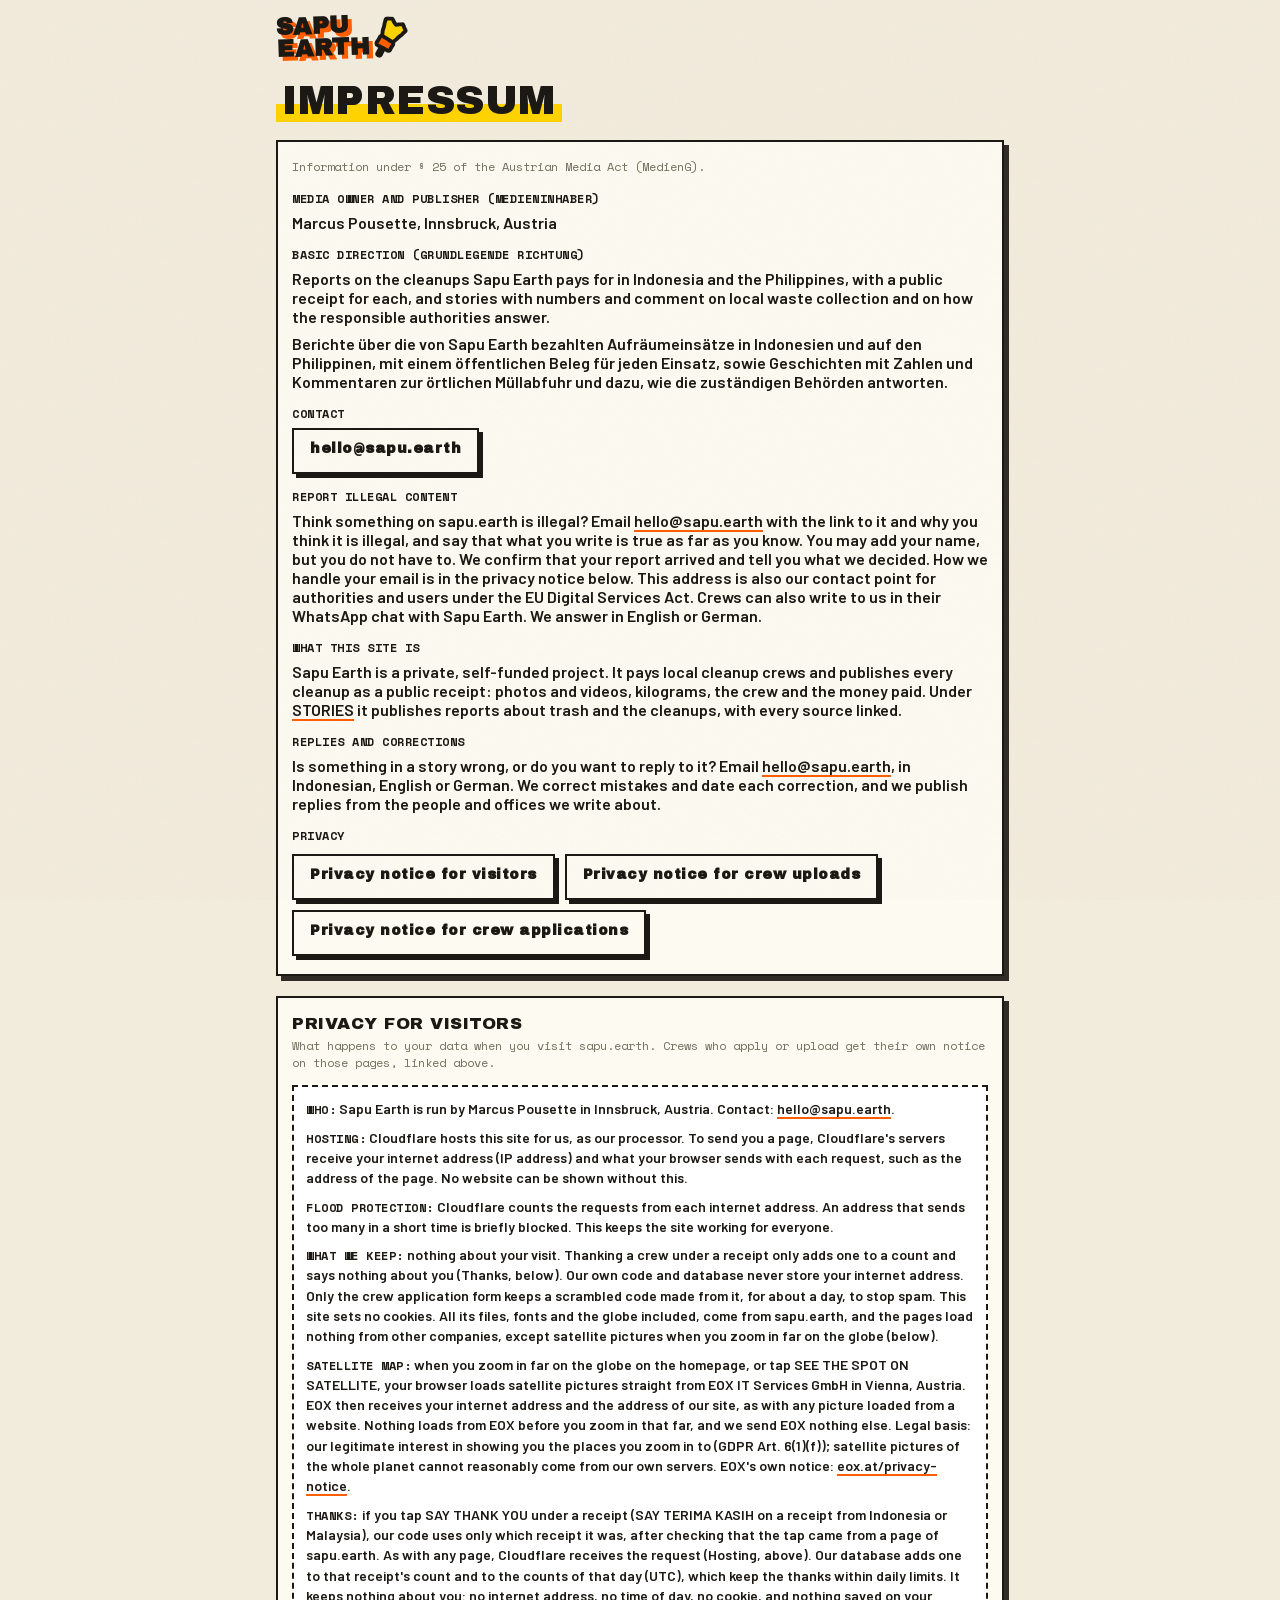
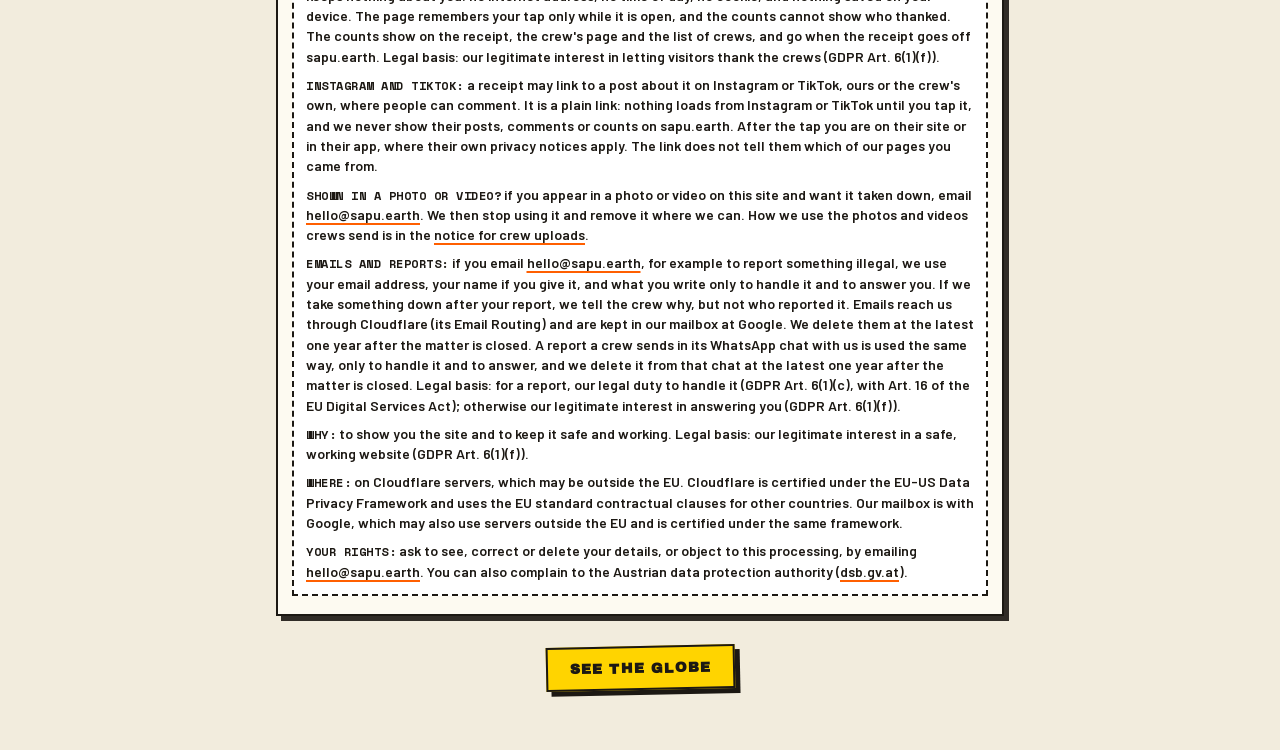
==== impressum/index.html @ a479d66e "sapu.earth as of 2026-11-19" ====
<!doctype html>
<html lang="en">
<head>
<meta charset="utf-8">
<meta name="viewport" content="width=device-width, initial-scale=1">
<title>Impressum · Sapu Earth</title>
<meta name="description" content="Who publishes sapu.earth: the media owner, how to reach us, what the site is and how it handles your data.">
<meta property="og:title" content="Impressum · Sapu Earth">
<meta property="og:description" content="Who publishes sapu.earth: the media owner, how to reach us, what the site is and how it handles your data.">
<meta property="og:type" content="website">
<meta property="og:url" content="https://sapu.earth/impressum/">
<meta name="referrer" content="strict-origin-when-cross-origin">
<meta name="theme-color" content="#f2ecdd">
<link rel="icon" href="/site/brand/sapu-sketch/favicon-32.png" sizes="32x32" type="image/png">
<link rel="icon" href="/site/brand/sapu-sketch/favicon.svg" type="image/svg+xml">
<link rel="apple-touch-icon" href="/site/brand/sapu-sketch/apple-touch-icon.png">
<link rel="stylesheet" href="/site/fonts.css">
<link rel="stylesheet" href="/site/styles.css">
<link rel="stylesheet" href="/site/forms.css">
</head>
<body class="form-page">
<header class="fp-top">
  <a class="logo logo-sm" href="/">SAPU<br>EARTH</a>
</header>

<main class="fp-main">
  <h1 class="fp-title"><mark lang="de">IMPRESSUM</mark></h1>
  <section class="panel">
    <p class="hint">Information under §&nbsp;25 of the Austrian Media Act (<span lang="de">MedienG</span>).</p>
    <div class="field">
      <span>Media owner and publisher (<span lang="de">Medieninhaber</span>)</span>
      <p>Marcus Pousette, Innsbruck, Austria</p>
    </div>
    <!-- The stories (/stories/) report how authorities answer, which makes this a site that can shape public opinion:
         § 25 (4) MedienG then asks for its basic direction (Blattlinie). docs/stories.md. -->
    <div class="field" id="direction">
      <span>Basic direction (<span lang="de">Grundlegende Richtung</span>)</span>
      <p>Reports on the cleanups Sapu Earth pays for in Indonesia and the Philippines, with a public receipt for each, and stories with numbers and comment on local waste collection and on how the responsible authorities answer.</p>
      <p lang="de">Berichte über die von Sapu Earth bezahlten Aufräumeinsätze in Indonesien und auf den Philippinen, mit einem öffentlichen Beleg für jeden Einsatz, sowie Geschichten mit Zahlen und Kommentaren zur örtlichen Müllabfuhr und dazu, wie die zuständigen Behörden antworten.</p>
    </div>
    <div class="field">
      <span>Contact</span>
      <a class="b b-ghost" href="mailto:hello@sapu.earth">hello@sapu.earth</a>
    </div>
    <!-- Reports under the EU Digital Services Act (Art. 11, 12 and 16): how they are handled is in docs/upload-flow.md,
         Reports of illegal content (DSA). -->
    <div class="field" id="report">
      <span>Report illegal content</span>
      <p>Think something on sapu.earth is illegal? Email <a href="mailto:hello@sapu.earth">hello@sapu.earth</a> with the link to it and why you think it is illegal, and say that what you write is true as far as you know. You may add your name, but you do not have to. We confirm that your report arrived and tell you what we decided. How we handle your email is in the privacy notice below. This address is also our contact point for authorities and users under the EU Digital Services Act. Crews can also write to us in their WhatsApp chat with Sapu Earth. We answer in English or German.</p>
    </div>
    <div class="field" id="about">
      <span>What this site is</span>
      <p>Sapu Earth is a private, self-funded project. It pays local cleanup crews and publishes every cleanup as a public receipt: photos and videos, kilograms, the crew and the money paid. Under <a href="/stories/">STORIES</a> it publishes reports about trash and the cleanups, with every source linked.</p>
    </div>
    <div class="field" id="replies">
      <span>Replies and corrections</span>
      <p>Is something in a story wrong, or do you want to reply to it? Email <a href="mailto:hello@sapu.earth">hello@sapu.earth</a>, in Indonesian, English or German. We correct mistakes and date each correction, and we publish replies from the people and offices we write about.</p>
    </div>
    <div class="field">
      <span>Privacy</span>
      <div class="btn-row">
        <a class="b b-ghost" href="#privacy">Privacy notice for visitors</a>
        <a class="b b-ghost" href="/upload/#privacy">Privacy notice for crew uploads</a>
        <a class="b b-ghost" href="/apply/#privacy">Privacy notice for crew applications</a>
      </div>
    </div>
  </section>

  <!-- The notice is a promise: change it together with what it describes (docs/upload-flow.md,
       Privacy notices for crews and visitors). No script on this page. -->
  <section class="panel" id="privacy">
    <h2 class="panel-title">PRIVACY FOR VISITORS</h2>
    <p class="hint">What happens to your data when you visit sapu.earth. Crews who apply or upload get their own notice on those pages, linked above.</p>
    <div class="privacy pv-open">
      <ul>
        <li><b>Who:</b> Sapu Earth is run by Marcus Pousette in Innsbruck, Austria. Contact: <a href="mailto:hello@sapu.earth">hello@sapu.earth</a>.</li>
        <li><b>Hosting:</b> Cloudflare hosts this site for us, as our processor. To send you a page, Cloudflare's servers receive your internet address (IP address) and what your browser sends with each request, such as the address of the page. No website can be shown without this.</li>
        <li><b>Flood protection:</b> Cloudflare counts the requests from each internet address. An address that sends too many in a short time is briefly blocked. This keeps the site working for everyone.</li>
        <li><b>What we keep:</b> nothing about your visit. Thanking a crew under a receipt only adds one to a count and says nothing about you (Thanks, below). Our own code and database never store your internet address. Only the crew application form keeps a scrambled code made from it, for about a day, to stop spam. This site sets no cookies. All its files, fonts and the globe included, come from sapu.earth, and the pages load nothing from other companies, except satellite pictures when you zoom in far on the globe (below).</li>
        <li><b>Satellite map:</b> when you zoom in far on the globe on the homepage, or tap SEE THE SPOT ON SATELLITE, your browser loads satellite pictures straight from EOX IT Services GmbH in Vienna, Austria. EOX then receives your internet address and the address of our site, as with any picture loaded from a website. Nothing loads from EOX before you zoom in that far, and we send EOX nothing else. Legal basis: our legitimate interest in showing you the places you zoom in to (GDPR Art. 6(1)(f)); satellite pictures of the whole planet cannot reasonably come from our own servers. EOX's own notice: <a href="https://eox.at/privacy-notice/" target="_blank" rel="noopener noreferrer">eox.at/privacy-notice</a>.</li>
        <li><b>Thanks:</b> if you tap SAY THANK YOU under a receipt (SAY TERIMA KASIH on a receipt from Indonesia or Malaysia), our code uses only which receipt it was, after checking that the tap came from a page of sapu.earth. As with any page, Cloudflare receives the request (Hosting, above). Our database adds one to that receipt's count and to the counts of that day (UTC), which keep the thanks within daily limits. It keeps nothing about you: no internet address, no time of day, no cookie, and nothing saved on your device. The page remembers your tap only while it is open, and the counts cannot show who thanked. The counts show on the receipt, the crew's page and the list of crews, and go when the receipt goes off sapu.earth. Legal basis: our legitimate interest in letting visitors thank the crews (GDPR Art. 6(1)(f)).</li>
        <li><b>Instagram and TikTok:</b> a receipt may link to a post about it on Instagram or TikTok, ours or the crew's own, where people can comment. It is a plain link: nothing loads from Instagram or TikTok until you tap it, and we never show their posts, comments or counts on sapu.earth. After the tap you are on their site or in their app, where their own privacy notices apply. The link does not tell them which of our pages you came from.</li>
        <li><b>Shown in a photo or video?</b> if you appear in a photo or video on this site and want it taken down, email <a href="mailto:hello@sapu.earth">hello@sapu.earth</a>. We then stop using it and remove it where we can. How we use the photos and videos crews send is in the <a href="/upload/#privacy">notice for crew uploads</a>.</li>
        <li><b>Emails and reports:</b> if you email <a href="mailto:hello@sapu.earth">hello@sapu.earth</a>, for example to report something illegal, we use your email address, your name if you give it, and what you write only to handle it and to answer you. If we take something down after your report, we tell the crew why, but not who reported it. Emails reach us through Cloudflare (its Email Routing) and are kept in our mailbox at Google. We delete them at the latest one year after the matter is closed. A report a crew sends in its WhatsApp chat with us is used the same way, only to handle it and to answer, and we delete it from that chat at the latest one year after the matter is closed. Legal basis: for a report, our legal duty to handle it (GDPR Art. 6(1)(c), with Art. 16 of the EU Digital Services Act); otherwise our legitimate interest in answering you (GDPR Art. 6(1)(f)).</li>
        <li><b>Why:</b> to show you the site and to keep it safe and working. Legal basis: our legitimate interest in a safe, working website (GDPR Art. 6(1)(f)).</li>
        <li><b>Where:</b> on Cloudflare servers, which may be outside the EU. Cloudflare is certified under the EU-US Data Privacy Framework and uses the EU standard contractual clauses for other countries. Our mailbox is with Google, which may also use servers outside the EU and is certified under the same framework.</li>
        <li><b>Your rights:</b> ask to see, correct or delete your details, or object to this processing, by emailing <a href="mailto:hello@sapu.earth">hello@sapu.earth</a>. You can also complain to the Austrian data protection authority (<a href="https://www.dsb.gv.at/" target="_blank" rel="noopener noreferrer">dsb.gv.at</a>).</li>
      </ul>
    </div>
  </section>
  <p class="fp-foot"><a class="btn" href="/">SEE THE GLOBE</a></p>
</main>
</body>
</html>
---- site/fonts.css ----
/* Self-hosted web fonts: no page asks Google (or anyone else) for them.
   Archivo Black 400 (v23), Barlow 600 and 800 (v13), Space Mono 400 and 700 (v17), taken on 2026-11-05
   from the Google Fonts css2 API for family=Archivo+Black&family=Barlow:wght@600;800&family=Space+Mono:wght@400;700.
   The blocks are Google's, in Google's order (latin-ext before latin) with the same unicode-range, so a
   browser downloads only the files the text on the page needs. Only src points here instead.
   Keep single weights: Archivo Black exists only at 400, and the logo, stamps and links use its
   synthesized bold. A newer font version gets new file names, because browsers keep these files for hours.
   License: SIL Open Font License 1.1, see fonts/OFL-ArchivoBlack.txt, fonts/OFL-Barlow.txt and
   fonts/OFL-SpaceMono.txt. */
/* latin-ext */
@font-face {
  font-family: 'Archivo Black';
  font-style: normal;
  font-weight: 400;
  font-display: swap;
  src: url(fonts/archivo-black-v23-latin-ext-400.woff2) format('woff2');
  unicode-range: U+0100-02BA, U+02BD-02C5, U+02C7-02CC, U+02CE-02D7, U+02DD-02FF, U+0304, U+0308, U+0329, U+1D00-1DBF, U+1E00-1E9F, U+1EF2-1EFF, U+2020, U+20A0-20AB, U+20AD-20C4, U+2113, U+2C60-2C7F, U+A720-A7FF;
}
/* latin */
@font-face {
  font-family: 'Archivo Black';
  font-style: normal;
  font-weight: 400;
  font-display: swap;
  src: url(fonts/archivo-black-v23-latin-400.woff2) format('woff2');
  unicode-range: U+0000-00FF, U+0131, U+0152-0153, U+02BB-02BC, U+02C6, U+02DA, U+02DC, U+0304, U+0308, U+0329, U+2000-206F, U+20AC, U+2122, U+2191, U+2193, U+2212, U+2215, U+FEFF, U+FFFD;
}
/* vietnamese */
@font-face {
  font-family: 'Barlow';
  font-style: normal;
  font-weight: 600;
  font-display: swap;
  src: url(fonts/barlow-v13-vietnamese-600.woff2) format('woff2');
  unicode-range: U+0102-0103, U+0110-0111, U+0128-0129, U+0168-0169, U+01A0-01A1, U+01AF-01B0, U+0300-0301, U+0303-0304, U+0308-0309, U+0323, U+0329, U+1EA0-1EF9, U+20AB;
}
/* latin-ext */
@font-face {
  font-family: 'Barlow';
  font-style: normal;
  font-weight: 600;
  font-display: swap;
  src: url(fonts/barlow-v13-latin-ext-600.woff2) format('woff2');
  unicode-range: U+0100-02BA, U+02BD-02C5, U+02C7-02CC, U+02CE-02D7, U+02DD-02FF, U+0304, U+0308, U+0329, U+1D00-1DBF, U+1E00-1E9F, U+1EF2-1EFF, U+2020, U+20A0-20AB, U+20AD-20C4, U+2113, U+2C60-2C7F, U+A720-A7FF;
}
/* latin */
@font-face {
  font-family: 'Barlow';
  font-style: normal;
  font-weight: 600;
  font-display: swap;
  src: url(fonts/barlow-v13-latin-600.woff2) format('woff2');
  unicode-range: U+0000-00FF, U+0131, U+0152-0153, U+02BB-02BC, U+02C6, U+02DA, U+02DC, U+0304, U+0308, U+0329, U+2000-206F, U+20AC, U+2122, U+2191, U+2193, U+2212, U+2215, U+FEFF, U+FFFD;
}
/* vietnamese */
@font-face {
  font-family: 'Barlow';
  font-style: normal;
  font-weight: 800;
  font-display: swap;
  src: url(fonts/barlow-v13-vietnamese-800.woff2) format('woff2');
  unicode-range: U+0102-0103, U+0110-0111, U+0128-0129, U+0168-0169, U+01A0-01A1, U+01AF-01B0, U+0300-0301, U+0303-0304, U+0308-0309, U+0323, U+0329, U+1EA0-1EF9, U+20AB;
}
/* latin-ext */
@font-face {
  font-family: 'Barlow';
  font-style: normal;
  font-weight: 800;
  font-display: swap;
  src: url(fonts/barlow-v13-latin-ext-800.woff2) format('woff2');
  unicode-range: U+0100-02BA, U+02BD-02C5, U+02C7-02CC, U+02CE-02D7, U+02DD-02FF, U+0304, U+0308, U+0329, U+1D00-1DBF, U+1E00-1E9F, U+1EF2-1EFF, U+2020, U+20A0-20AB, U+20AD-20C4, U+2113, U+2C60-2C7F, U+A720-A7FF;
}
/* latin */
@font-face {
  font-family: 'Barlow';
  font-style: normal;
  font-weight: 800;
  font-display: swap;
  src: url(fonts/barlow-v13-latin-800.woff2) format('woff2');
  unicode-range: U+0000-00FF, U+0131, U+0152-0153, U+02BB-02BC, U+02C6, U+02DA, U+02DC, U+0304, U+0308, U+0329, U+2000-206F, U+20AC, U+2122, U+2191, U+2193, U+2212, U+2215, U+FEFF, U+FFFD;
}
/* vietnamese */
@font-face {
  font-family: 'Space Mono';
  font-style: normal;
  font-weight: 400;
  font-display: swap;
  src: url(fonts/space-mono-v17-vietnamese-400.woff2) format('woff2');
  unicode-range: U+0102-0103, U+0110-0111, U+0128-0129, U+0168-0169, U+01A0-01A1, U+01AF-01B0, U+0300-0301, U+0303-0304, U+0308-0309, U+0323, U+0329, U+1EA0-1EF9, U+20AB;
}
/* latin-ext */
@font-face {
  font-family: 'Space Mono';
  font-style: normal;
  font-weight: 400;
  font-display: swap;
  src: url(fonts/space-mono-v17-latin-ext-400.woff2) format('woff2');
  unicode-range: U+0100-02BA, U+02BD-02C5, U+02C7-02CC, U+02CE-02D7, U+02DD-02FF, U+0304, U+0308, U+0329, U+1D00-1DBF, U+1E00-1E9F, U+1EF2-1EFF, U+2020, U+20A0-20AB, U+20AD-20C4, U+2113, U+2C60-2C7F, U+A720-A7FF;
}
/* latin */
@font-face {
  font-family: 'Space Mono';
  font-style: normal;
  font-weight: 400;
  font-display: swap;
  src: url(fonts/space-mono-v17-latin-400.woff2) format('woff2');
  unicode-range: U+0000-00FF, U+0131, U+0152-0153, U+02BB-02BC, U+02C6, U+02DA, U+02DC, U+0304, U+0308, U+0329, U+2000-206F, U+20AC, U+2122, U+2191, U+2193, U+2212, U+2215, U+FEFF, U+FFFD;
}
/* vietnamese */
@font-face {
  font-family: 'Space Mono';
  font-style: normal;
  font-weight: 700;
  font-display: swap;
  src: url(fonts/space-mono-v17-vietnamese-700.woff2) format('woff2');
  unicode-range: U+0102-0103, U+0110-0111, U+0128-0129, U+0168-0169, U+01A0-01A1, U+01AF-01B0, U+0300-0301, U+0303-0304, U+0308-0309, U+0323, U+0329, U+1EA0-1EF9, U+20AB;
}
/* latin-ext */
@font-face {
  font-family: 'Space Mono';
  font-style: normal;
  font-weight: 700;
  font-display: swap;
  src: url(fonts/space-mono-v17-latin-ext-700.woff2) format('woff2');
  unicode-range: U+0100-02BA, U+02BD-02C5, U+02C7-02CC, U+02CE-02D7, U+02DD-02FF, U+0304, U+0308, U+0329, U+1D00-1DBF, U+1E00-1E9F, U+1EF2-1EFF, U+2020, U+20A0-20AB, U+20AD-20C4, U+2113, U+2C60-2C7F, U+A720-A7FF;
}
/* latin */
@font-face {
  font-family: 'Space Mono';
  font-style: normal;
  font-weight: 700;
  font-display: swap;
  src: url(fonts/space-mono-v17-latin-700.woff2) format('woff2');
  unicode-range: U+0000-00FF, U+0131, U+0152-0153, U+02BB-02BC, U+02C6, U+02DA, U+02DC, U+0304, U+0308, U+0329, U+2000-206F, U+20AC, U+2122, U+2191, U+2193, U+2212, U+2215, U+FEFF, U+FFFD;
}
---- site/styles.css ----
/* ===== SAPU EARTH: daylight paper x hi-vis x thermal receipt ===== */
/* No glass. No glow. Hard shadows, solid borders, paper and tape. */
:root {
  --page: #f2ecdd;     /* warm paper page */
  --paper: #fdfaf1;    /* receipt / chip paper */
  --ink: #1c1813;
  --dim: #75705f;
  --hivis: #ff5f00;    /* safety orange */
  --tape: #ffd400;     /* hazard yellow */
  --clean: #007a3d;    /* safety green: a cleaned spot (site/app.js CLEAN) */
  --sky: #cdeef7;      /* daylight tint behind the planet */
  --rule: #d8d0bb;     /* dashed receipt rules */
  --font-display: "Archivo Black", "Arial Black", sans-serif;
  --font-body: "Barlow", system-ui, sans-serif;
  --font-mono: "Space Mono", ui-monospace, monospace;
  /* Paper, never darkened (Marcus said 'Yes, build all 9' on 2026-11-16): a browser that darkens websites by itself
     (Chrome's auto dark on Android) turned the ink text on the yellow buttons white, about 1.4:1. Every page loads
     this file. */
  color-scheme: only light;
}
* { box-sizing: border-box; margin: 0; padding: 0; }
html { scroll-behavior: smooth; }
body {
  background: var(--page);
  color: var(--ink);
  font-family: var(--font-body);
  font-weight: 600;
  overflow-x: hidden;
}
/* print grain over everything */
body::after {
  content: ""; position: fixed; inset: 0; z-index: 2147483647; pointer-events: none;
  opacity: .05; mix-blend-mode: multiply;
  background-image: url('data:image/svg+xml,<svg xmlns="http://www.w3.org/2000/svg" width="140" height="140"><filter id="n"><feTurbulence type="fractalNoise" baseFrequency="0.9" numOctaves="2"/></filter><rect width="140" height="140" filter="url(%23n)"/></svg>');
}
h1, h2 { font-family: var(--font-display); font-weight: 400; letter-spacing: .5px; }

/* ===== hero ===== */
.hero {
  position: relative; height: 100vh; height: 100svh; min-height: 540px; overflow: hidden;
  background: radial-gradient(ellipse 90% 65% at 50% 38%, var(--sky) 0%, #e3ecdf 55%, var(--page) 100%);
}
/* isolation: the mission tags' z-indexes (globe.gl sets 1..N by depth) stay inside the globe,
   so the zoom buttons, stats and SEE THE RECEIPTS always draw above them and get the taps.
   touch-action: a finger on a mission tag acts as on the planet (site/app.js, one finger on the globe): a swipe up
   or down scrolls the page, a drag across holds the planet, where the browser took the drag for itself before */
#globe { position: absolute; inset: 0; isolation: isolate; touch-action: pan-y; }
#globe canvas { outline: none; }

.hero-top {
  position: absolute; top: 0; left: 0; right: 0; z-index: 2;
  display: flex; align-items: flex-start; justify-content: space-between; gap: 12px;
  padding: max(16px, env(safe-area-inset-top)) 18px 0;
  pointer-events: none;
}
.logo {
  font-family: var(--font-display);
  font-size: clamp(26px, 6vw, 44px);
  line-height: .92;
  color: var(--ink);
  text-shadow: 4px 4px 0 var(--hivis);
  transform: rotate(-2deg);
}
/* The broom leans on the title, on the homepage and on the small title of every other page: the same broom as the
   tab icon, so the page shows its logo too. CSS draws it, so the title still reads "SAPU EARTH" to a screen reader and
   no page changes. brand/sapu-sketch/broom.svg is the small mark cut to its drawing (824 x 996). Width and height are
   both set, so it needs no aspect-ratio (Safari before 15). */
.logo { position: relative; display: inline-block; padding-right: 1.9em; }
.logo::after {
  content: ""; position: absolute; right: 0; bottom: -.04em;
  width: 1.655em; height: 2em;
  background: url("brand/sapu-sketch/broom.svg") no-repeat center / contain;
}
/* On a phone narrower than 360 px the title stands alone, as it did before the broom: there the broom would push the
   language switch of the crew pages (/apply/, /upload/) off the screen and wrap the SAMPLE DATA note to a third line. */
@media (max-width: 359px) {
  .logo { padding-right: 0; }
  .logo::after { display: none; }
}
/* the way in for crews, on the first screen: under the logo, above the globe */
.hero-brand { display: flex; flex-direction: column; align-items: flex-start; gap: 14px; }
.crew-link {
  pointer-events: auto; display: inline-block;
  font-family: var(--font-mono); font-size: 11px; font-weight: 700; letter-spacing: .5px; line-height: 1.2;
  color: var(--ink); text-decoration: none;
  background: var(--paper); border: 2px solid var(--ink); box-shadow: 3px 3px 0 var(--ink);
  padding: 9px 10px; transform: rotate(-1deg);
}
.crew-link:hover, .crew-link:focus-visible { background: var(--tape); }
.crew-link:focus-visible { outline: 3px solid var(--ink); outline-offset: 3px; }
.tag-demo {
  font-family: var(--font-mono); font-size: 11px; font-weight: 700; line-height: 1.35;
  text-align: right; color: var(--ink);
  background: var(--tape); border: 2px solid var(--ink);
  box-shadow: 4px 4px 0 var(--ink);
  padding: 6px 10px; transform: rotate(1.5deg);
}
/* What Sapu Earth does, as the page's h1, where SAMPLE DATA stood (index.html; Marcus said 'Yes, build all 9' on
   2026-11-16): the same small box and tilt, on paper. While SAMPLE DATA shows, it has the corner. */
.pitch {
  margin: 0; font-family: var(--font-mono); font-size: 11px; font-weight: 700; letter-spacing: 0; line-height: 1.35;
  text-align: right; color: var(--ink);
  background: var(--paper); border: 2px solid var(--ink);
  box-shadow: 4px 4px 0 var(--ink);
  padding: 6px 10px; transform: rotate(1.5deg);
}
#demoPill:not([hidden]) ~ .pitch { display: none; }
/* solid boxes over the globe, as the stats and the legend: a tap on them never reaches a tag or dot hidden underneath
   (the hero's top takes no taps, and a click on the pitch's words opened mission #2's tag behind it, 2026-11-17) */
.tag-demo, .pitch { pointer-events: auto; }

.hero-bottom {
  position: absolute; left: 0; right: 0; bottom: 0; z-index: 2;
  display: flex; flex-direction: column; align-items: center; gap: 12px;
  padding: 0 14px max(18px, env(safe-area-inset-bottom));
  pointer-events: none;
}
/* The tap hint stands on a strip of paper, so the globe's outline passes behind its words, never through them. The
   outline's place follows the hero's height and the stack's does not, so no one place for the hint is clear of it at
   every size (measured on 2026-11-17 from 320x460 to 2560x1600: with the stats row hidden the outline crossed it on
   short phones and laptops, with the row shown on tall phones, tablets and big screens). On paper the grey words also
   read where they lie on the green land. It still takes no taps, so a drag that starts on it spins the globe; a
   mission tag that meets it fades (tidy in site/app.js) and a receipt's dot under it takes no click there (onStrip),
   so a click on its words opens nothing hidden under it. The right padding is less by the letter-spacing after the
   last letter. Below 360 px wide the letters stand closer, so it keeps to one line (it left PIN alone on a second line
   at 320 px). With a mouse the hint is longer (⌘ + SCROLL TO ZOOM, or CTRL + ...), so in a narrow window its letters
   stand closer sooner: one line from 349 px wide with ⌘ and from 370 px with CTRL. Should it wrap all the same (a
   larger text setting), it wraps only after a dot (app.js keeps each part's words together), as evenly as the dots
   allow. */
.tap-hint {
  font-family: var(--font-mono); font-size: 11px; font-weight: 700; letter-spacing: 2px; text-transform: uppercase; color: var(--dim); text-align: center;
  background: var(--paper); padding: 3px 7px 2px 9px; text-wrap: balance;
}
@media (max-width: 400px) { .tap-hint { letter-spacing: 1px; padding-right: 8px; } }
@media (max-width: 359px) { .tap-hint { letter-spacing: 0; padding-right: 9px; } }
@media (pointer: fine) and (max-width: 469px) { .tap-hint { letter-spacing: 1px; padding-right: 8px; } }
@media (pointer: fine) and (max-width: 421px) { .tap-hint { letter-spacing: 0; padding-right: 9px; } }
/* solid boxes over the globe: a tap on them never reaches a tag or dot hidden underneath. Each stat is a box of its
   own: the gaps between them are the globe's, so a dot seen there is there to tap (site/app.js, hidden) */
.hero-bottom .legend, .hero-bottom .stat { pointer-events: auto; }
.stats { display: flex; gap: 10px; width: 100%; max-width: 560px; }
.stats[hidden] { display: none; }
/* Above 640 px wide + and - stand at the bottom right, beside the stats row. Up to 700 px wide the row keeps 112 px
   narrower than its room, so its third stat ends clear of + and of its reach (at 641 px + covered 17 px of it, 2026-11-18) */
@media (min-width: 641px) {
  .stats { max-width: min(560px, calc(100% - 112px)); }
}
.stat {
  flex: 1; text-align: center; padding: 10px 6px 11px;
  background: var(--paper); border: 2px solid var(--ink);
  box-shadow: 4px 4px 0 rgba(28, 24, 19, .9);
}
.stat strong { display: block; font-family: var(--font-display); font-size: clamp(19px, 5.5vw, 32px); color: var(--hivis); line-height: 1.1; }
.stat span { font-family: var(--font-mono); font-size: 10px; font-weight: 700; letter-spacing: 1px; text-transform: uppercase; color: var(--dim); }
.scroll-cue {
  pointer-events: auto; text-decoration: none;
  font-family: var(--font-display); font-size: 14px; letter-spacing: 1px;
  color: #fff; background: var(--hivis);
  border: 2px solid var(--ink); box-shadow: 5px 5px 0 var(--ink);
  padding: 11px 20px 10px; transform: rotate(-1deg);
  transition: transform .1s ease, box-shadow .1s ease;
}
.scroll-cue:hover { transform: rotate(-1deg) translate(-2px, -2px); box-shadow: 7px 7px 0 var(--ink); }
.scroll-cue:active { transform: rotate(-1deg) translate(2px, 2px); box-shadow: 2px 2px 0 var(--ink); }
/* SEE THE RECEIPTS and SEE THE CREWS in one row (.cues in index.html), on the first screen from the start, the samples
   included. Both are .scroll-cue, so they step aside on the satellite map with the other boxes; the second is paper,
   tilted the other way, so the first screen keeps one loud button. On a phone each takes two lines. */
.cues { display: flex; justify-content: center; align-items: stretch; gap: 14px; max-width: 100%; }
.cues .scroll-cue { text-align: center; }
.cues .scroll-cue:focus-visible { outline: 3px solid var(--ink); outline-offset: 3px; }
.cue-crews { color: var(--ink); background: var(--paper); transform: rotate(1deg); }
.cue-crews:hover { background: var(--tape); transform: rotate(1deg) translate(-2px, -2px); }
.cue-crews:active { transform: rotate(1deg) translate(2px, 2px); }
@media (max-width: 479px) {
  .cues .scroll-cue { line-height: 1.15; padding: 9px 16px 8px; }
  .cues .cue-2 { display: block; }
}
/* the two-line row is 13 px taller than SEE THE RECEIPTS on one line: on a short phone (320x568) the boxes above it stand
   8 px apart instead of 12, so the tap hint keeps clear of the zoom buttons */
@media (max-width: 479px) and (max-height: 600px) {
  .hero-bottom { gap: 8px; }
}

/* ===== hazard ticker ===== */
.ticker {
  overflow: hidden; background: var(--tape); padding: 10px 0;
  border-top: 8px solid; border-bottom: 8px solid;
  border-image: repeating-linear-gradient(-45deg, var(--ink) 0 10px, var(--tape) 10px 20px) 8;
}
.ticker-track {
  display: inline-flex; gap: 0; white-space: nowrap;
  animation: slide 26s linear infinite;
  font-family: var(--font-display); font-size: 15px; color: var(--ink);
}
.ticker-track span { display: inline-block; }
.ticker-track span::after { content: "✕"; margin: 0 22px; color: var(--hivis); }
@keyframes slide { from { transform: translateX(0); } to { transform: translateX(-50%); } }

/* ===== receipts ===== */
main { max-width: 1060px; margin: 0 auto; padding: 56px 16px 24px; }
.receipts h2, .nextup h2, .reports h2, .cta h2 { font-size: clamp(30px, 6.5vw, 48px); color: var(--ink); }
.receipts h2 mark, .nextup h2 mark, .reports h2 mark { background: linear-gradient(0deg, var(--tape) 0 42%, transparent 42%); color: var(--ink); padding: 0 6px; }
.nextup { margin-bottom: 36px; }
/* NEXT UP's head: the title, and ALL MISSIONS once its cards are real (site/app.js, the ways on), a paper tag like the
   crew link on the first screen */
.sec-head { display: flex; flex-wrap: wrap; align-items: center; justify-content: space-between; gap: 10px 16px; }
.all-link {
  display: inline-flex; align-items: center; min-height: 44px; padding: 0 12px;
  font-family: var(--font-mono); font-size: 12px; font-weight: 700; letter-spacing: .5px; color: var(--ink); text-decoration: none;
  background: var(--paper); border: 2px solid var(--ink); box-shadow: 3px 3px 0 var(--ink); transform: rotate(1deg);
}
.all-link[hidden] { display: none; }
.all-link:hover, .all-link:focus-visible { background: var(--tape); }
.all-link:focus-visible { outline: 3px solid var(--ink); outline-offset: 3px; }
.sub { font-family: var(--font-mono); font-size: 13px; font-weight: 700; color: var(--dim); margin: 10px 0 24px; }
.cards {
  display: flex; gap: 20px; overflow-x: auto; padding: 6px 2px 26px;
  scroll-snap-type: x mandatory; -webkit-overflow-scrolling: touch;
}
.cards::-webkit-scrollbar { height: 8px; }
.cards::-webkit-scrollbar-thumb { background: #c9c0a8; }
.loading { font-family: var(--font-mono); font-weight: 700; color: var(--dim); }

/* --- the receipt --- */
.card {
  position: relative; flex: 0 0 262px; scroll-snap-align: start;
  background: var(--paper); color: var(--ink);
  font-family: var(--font-mono);
  border: 1px solid #e3dcc6;
  box-shadow: 6px 6px 0 rgba(28, 24, 19, .9);
  transform: rotate(-.6deg);
  margin-bottom: 12px;
  cursor: pointer;
}
.card:nth-child(even) { transform: rotate(.7deg); }
.card:hover { transform: rotate(0) translateY(-3px); }
/* perforated sawtooth bottom */
.card::after {
  content: ""; position: absolute; left: 0; right: 0; bottom: -9px; height: 10px;
  background:
    linear-gradient(135deg, var(--paper) 50%, transparent 50%) 0 0 / 14px 10px repeat-x,
    linear-gradient(-135deg, var(--paper) 50%, transparent 50%) 7px 0 / 14px 10px repeat-x;
}
.card.flash { outline: 4px solid var(--hivis); outline-offset: 3px; }

.r-head {
  text-align: center; padding: 12px 12px 8px;
  font-weight: 700; font-size: 14px; letter-spacing: 2px;
}
.r-head span { display: block; font-size: 9.5px; letter-spacing: 3px; color: var(--dim); margin-top: 2px; }

.ba { display: grid; grid-template-columns: 1fr 1fr; height: 128px; border-top: 2px dashed var(--rule); border-bottom: 2px dashed var(--rule); }
.ba > div { position: relative; overflow: hidden; }
.ba img { width: 100%; height: 100%; object-fit: cover; display: block; filter: saturate(.9) contrast(1.05); }
.ba .ph {
  width: 100%; height: 100%; display: grid; place-items: center;
  background: repeating-linear-gradient(45deg, #ece5d2 0 8px, #e2dac4 8px 16px);
  color: #9a927c; font-size: 9px; font-weight: 700; letter-spacing: 1px;
}
.ba .b { border-right: 2px dashed var(--rule); }
.ba .tag {
  position: absolute; bottom: 6px; left: 50%; transform: translateX(-50%);
  font-size: 9px; font-weight: 700; letter-spacing: 2px; padding: 2px 7px;
  background: var(--ink); color: var(--paper);
}

.r-rows { padding: 10px 14px 4px; font-size: 12px; }
.r-rows > div { display: flex; justify-content: space-between; gap: 8px; padding: 3px 0; }
.r-rows dt { color: var(--dim); font-weight: 400; white-space: nowrap; }
.r-rows dt::after { content: " ·············"; letter-spacing: -1px; color: var(--rule); }
.r-rows dd { font-weight: 700; text-align: right; }
.r-total { border-top: 2px dashed var(--rule); margin-top: 6px; padding-top: 7px !important; font-size: 15px; }
.r-total dd { color: var(--hivis); }
.r-rows .r-sub { padding-left: 12px; font-size: 11px; }
.r-rows .r-sub dt::after { content: " ·······"; }
/* a mission receipt's crew numbers in local money, set apart from the euro rows */
.r-rows .r-local { border-top: 1px dashed var(--rule); margin-top: 4px; padding-top: 6px; }
.r-rows .r-total + .r-local { border-top: 0; margin-top: 0; padding-top: 3px; }
/* NEXT UP cards and mission posts (mMoney in site/app.js): a short leader on the total row, so ASKING IDR 3,000,000 fits
   a 262 px card on one line, and a money amount that does not fit next to its label goes under it, on the right */
.mcard .r-total dt::after, .mpost .r-total dt::after { content: " ····"; }
.mcard .r-total, .mcard .r-sub, .mpost .r-total, .mpost .r-sub { flex-wrap: wrap; }
.mcard .r-total dd, .mcard .r-sub dd, .mpost .r-total dd, .mpost .r-sub dd { margin-left: auto; }

.r-note { text-align: center; font-size: 10px; font-weight: 700; letter-spacing: 1px; padding: 8px 10px 2px; }
.barcode {
  height: 30px; margin: 10px 18px 4px;
  background: repeating-linear-gradient(90deg, var(--ink) 0 2px, transparent 2px 5px, var(--ink) 5px 6px, transparent 6px 11px, var(--ink) 11px 14px, transparent 14px 17px);
}
.r-id { text-align: center; font-size: 9px; letter-spacing: 2px; color: var(--dim); padding-bottom: 14px; }

/* A receipt card's stamp sits on the photos, clear of the BEFORE and AFTER tags at their foot (2026-11-16: at 148 px they
   cut through it) and of ▶ VIDEO and MISSION #12 at their head (at 96 px its corner touched ▶ VIDEO; 102 px leaves about
   5 px to ▶ VIDEO and 12 px to BEFORE on the 262 px card). NEXT UP cards and posts set their own top. */
.stamp {
  position: absolute; top: 102px; left: 50%; z-index: 1;
  transform: translateX(-50%) rotate(-11deg);
  font-family: var(--font-display); font-size: 20px; letter-spacing: 2px;
  color: var(--hivis); border: 3px solid var(--hivis); padding: 2px 10px;
  opacity: .9; mix-blend-mode: multiply;
}
.stamp-ok { color: #1a7a3a; border-color: #1a7a3a; }
.stamp-open { color: var(--ink); border-color: var(--ink); border-style: dashed; }

/* --- a mission: a receipt for a cleanup that has not happened yet --- */
.mcard::before {
  content: ""; display: block; height: 8px;
  background: repeating-linear-gradient(-45deg, var(--ink) 0 8px, var(--tape) 8px 16px);
}
.mcard-funded::before { background: var(--ink); }
.m-head { font-family: var(--font-display); font-weight: 400; font-size: 22px; letter-spacing: 1px; line-height: 1.1; }
.m-head span { font-family: var(--font-mono); font-weight: 700; margin-top: 4px; }
.ba-now { grid-template-columns: 1fr; }
.ba-now .tag { left: 8px; transform: none; }
.mcard .stamp { top: 150px; left: auto; right: 10px; transform: rotate(-9deg); }
.m-task {
  font-size: 11px; line-height: 1.4; padding: 6px 14px 0; color: var(--ink);
  white-space: pre-wrap; overflow-wrap: anywhere;
  display: -webkit-box; -webkit-line-clamp: 3; -webkit-box-orient: vertical; overflow: hidden;
}
.mis-tag {
  position: absolute; top: 60px; left: 8px; z-index: 2;
  font-size: 9px; font-weight: 700; letter-spacing: 1.5px; padding: 3px 7px;
  background: var(--tape); color: var(--ink); border: 2px solid var(--ink);
}

/* ===== Sapu Reports: the newest story (docs/stories.md), on paper like the receipts. Its share picture on top on a
   phone, beside the words on a wider screen. WANT IN? follows it (the three steps that stood here went on 2026-11-16;
   their promise, filmed and located, is in THE RECEIPTS' line). ===== */
.reports { margin: 30px 0 48px; }
.report {
  display: grid; background: var(--paper); color: var(--ink);
  border: 2px solid var(--ink); box-shadow: 6px 6px 0 rgba(28, 24, 19, .9);
  transform: rotate(-.4deg);
}
.report-pic { display: block; border-bottom: 2px solid var(--ink); }
.report-pic img { display: block; width: 100%; height: auto; }
.report-pic:focus-visible { outline: 3px solid var(--ink); outline-offset: 3px; }
.report-text { padding: 16px 18px 20px; font-family: var(--font-mono); }
.report-date { font-size: 10.5px; font-weight: 700; letter-spacing: 1.5px; color: var(--dim); }
.report h3 { font-family: var(--font-display); font-weight: 400; font-size: clamp(22px, 5.5vw, 30px); line-height: 1.05; letter-spacing: .5px; margin: 6px 0 10px; }
.report-lede { font-size: 13px; line-height: 1.5; margin-bottom: 18px; }
.report-id { margin-top: 18px; font-size: 12px; font-weight: 700; letter-spacing: .5px; }
.report-id a { color: var(--ink); text-decoration-color: var(--hivis); text-decoration-thickness: 2px; text-underline-offset: 3px; }
@media (min-width: 900px) {
  .report { grid-template-columns: 1.15fr 1fr; }
  /* when the words stand taller than the picture, the picture's own paper (PAPER in sapu-sketch.html) fills the column */
  .report-pic { display: flex; align-items: center; background: #f2ecdd; border-bottom: 0; border-right: 2px solid var(--ink); }
  .report-text { align-self: center; padding: 20px 24px; }
}

/* ===== cta / footer ===== */
.cta { text-align: center; padding: 10px 0 48px; }
.socials { display: flex; flex-wrap: wrap; gap: 14px; justify-content: center; }
.btn {
  text-decoration: none; display: inline-block;
  font-family: var(--font-display); font-size: 14px; letter-spacing: 1px;
  color: var(--ink); background: var(--tape);
  border: 2px solid var(--ink); box-shadow: 5px 5px 0 var(--ink);
  padding: 13px 22px 12px;
  transition: transform .1s ease, box-shadow .1s ease;
}
.btn:nth-child(1) { transform: rotate(-1.2deg); }
.btn:nth-child(2) { transform: rotate(.8deg); }
.btn:hover { transform: translate(-2px, -2px); box-shadow: 7px 7px 0 var(--ink); }
footer { text-align: center; padding: 20px 16px 38px; }
footer p { font-family: var(--font-mono); font-size: 10.5px; font-weight: 700; letter-spacing: 1.5px; color: var(--dim); }
footer .foot-apply { margin-top: 10px; }
/* EOX's credit for the satellite pictures; the map's own line (.sat-credit) links here */
footer .foot-credit { margin: 14px auto 0; max-width: 560px; font-size: 9.5px; letter-spacing: .5px; line-height: 1.5; font-weight: 400; }
footer a { color: var(--ink); text-decoration-color: var(--hivis); text-decoration-thickness: 2px; text-underline-offset: 3px; }
/* with THE MISSIONS in the line (site/app.js, the ways on) a phone would break APPLY AS A CREW in two: each link keeps to
   one line then. While it is hidden the line wraps as it always did. */
footer .foot-apply:has(#footMissions:not([hidden])) a { white-space: nowrap; }

/* ===== partner crew call to action ===== */
.crew-cta {
  max-width: 520px; margin: 44px auto 0; padding: 22px 16px 26px;
  background: var(--tape); border: 2px solid var(--ink); box-shadow: 6px 6px 0 var(--ink);
  transform: rotate(-.6deg);
}
.crew-cta h3 { font-family: var(--font-display); font-weight: 400; font-size: clamp(22px, 6vw, 32px); line-height: 1.05; letter-spacing: .5px; color: var(--ink); }
.crew-cta p { font-family: var(--font-mono); font-size: 13px; font-weight: 700; color: var(--ink); margin: 10px 0 20px; }
.btn.btn-apply { background: var(--hivis); color: var(--ink); font-size: 16px; padding: 15px 24px 14px; transform: rotate(1deg); }
.btn.btn-apply:hover { transform: rotate(1deg) translate(-2px, -2px); }
.crew-cta .crew-back { font-weight: 400; margin: 22px 0 0; line-height: 1.5; }
.crew-cta .crew-back a { color: var(--ink); text-decoration-color: var(--hivis); text-decoration-thickness: 2px; text-underline-offset: 3px; }

/* ===== zoom buttons ===== */
/* only the buttons take taps, each with a reach 4 px past its edge (.zoomctl button::after), which meets the other's
   about the middle of the gap between them: a finger just beside one still presses it (site/app.js, hidden) */
.zoomctl {
  position: absolute; right: 14px; bottom: max(18px, env(safe-area-inset-bottom)); z-index: 3;
  display: flex; flex-direction: column; gap: 8px; pointer-events: none;
}
@media (max-width: 640px) {
  .zoomctl { bottom: auto; top: 44%; right: 10px; }
}
.zoomctl button {
  pointer-events: auto; width: 44px; height: 44px; font-family: var(--font-display); font-size: 20px;
  color: var(--ink); background: var(--paper);
  border: 2px solid var(--ink); box-shadow: 4px 4px 0 var(--ink); cursor: pointer;
  transition: transform .1s ease, box-shadow .1s ease;
}
.zoomctl button:hover { transform: translate(-1px, -1px); box-shadow: 5px 5px 0 var(--ink); }
/* A button's reach: 4 px past its edge, its shadow included. With the gap between + and - taking no taps, Chrome no
   longer gave a finger in the gap or just beside a button to the button (Chrome, 2026-11-18). */
.zoomctl button, .sat-btn { position: relative; }
.zoomctl button::after, .sat-btn::after { content: ""; position: absolute; inset: -6px; }
.zoomctl button:active { transform: translate(2px, 2px); box-shadow: 1px 1px 0 var(--ink); }
/* "ctrl + scroll to zoom" (⌘ on a Mac): shows for a moment when a plain wheel scrolls the page over the globe */
.wheel-hint {
  position: absolute; left: 50%; top: 50%; z-index: 2;
  transform: translate(-50%, -50%) rotate(-1deg);
  font-family: var(--font-mono); font-size: 12px; font-weight: 700; letter-spacing: 1.5px; text-transform: uppercase;
  white-space: nowrap; color: var(--ink); background: var(--paper);
  border: 2px solid var(--ink); box-shadow: 4px 4px 0 var(--ink); padding: 8px 12px 7px;
  pointer-events: none; opacity: 0; transition: opacity .2s ease;
  -webkit-user-select: none; user-select: none; /* unseen, its words joined a long press's selection on a mission tag (iOS) */
}
.wheel-hint.on { opacity: 1; }

/* ===== satellite map (site/app.js, satellite map) ===== */
/* Behind the globe canvas inside #globe (its stacking context): the canvas fades out over it. Tiles are placed by
   a transform from their corners; marks are receipts (green dot, then a see-through area) and mission areas.
   The background, for tiles still on their way, is about the colour of the sea in the pictures. */
.satmap { position: absolute; inset: 0; z-index: -1; overflow: hidden; pointer-events: none; background: #1c3448; }
.satmap[hidden] { display: none; }
.sat-tiles { position: absolute; inset: 0; z-index: 0; }   /* the tiles' levels stack in here, under the marks */
.sat-tile { position: absolute; left: 0; top: 0; opacity: 0; transition: opacity .3s ease; }
.sat-tile.on { opacity: 1; }
.sat-tile.now { transition: none; }   /* a picture the browser already had: no fade (site/app.js, pump) */
.sat-tile i { position: absolute; left: 0; top: 0; transform-origin: 0 0; background-size: 256px 256px; background-repeat: no-repeat; }
.sat-pt, .sat-ms { position: absolute; left: 0; top: 0; border-radius: 50%; }
.sat-pt { box-sizing: content-box; border: 2px solid #fff; background: var(--clean); box-shadow: 0 0 0 1.5px rgba(28, 24, 19, .85); }
.sat-ms { border: 2px dashed var(--ink); background: rgba(255, 212, 0, .3); }
.sat-ms-funded { border-color: var(--tape); background: rgba(28, 24, 19, .3); }
/* BACK TO THE GLOBE and EOX's credit, while the map shows. Only the boxes take taps: the bar is wider than its button,
   and the credit's words stand on the map, so a mark seen beside them is there to tap (site/app.js, hidden); the
   button reaches 4 px past its edge (.sat-btn::after, with the zoom buttons) */
.sat { pointer-events: none; display: flex; flex-direction: column; align-items: center; gap: 6px; max-width: 560px; }
.sat-btn, .sat-note, .sat-credit a { pointer-events: auto; }
.sat[hidden], .sat-note[hidden] { display: none; }
.sat-btn {
  min-height: 44px; padding: 10px 16px 9px; cursor: pointer;
  font-family: var(--font-display); font-size: 13px; letter-spacing: 1px; color: var(--ink);
  background: var(--tape); border: 2px solid var(--ink); box-shadow: 4px 4px 0 var(--ink); transform: rotate(-1deg);
  transition: transform .1s ease, box-shadow .1s ease;
}
.sat-btn:hover { transform: rotate(-1deg) translate(-1px, -1px); box-shadow: 5px 5px 0 var(--ink); }
.sat-btn:active { transform: rotate(-1deg) translate(2px, 2px); box-shadow: 1px 1px 0 var(--ink); }
.sat-btn:focus-visible { outline: 3px solid var(--ink); outline-offset: 3px; }
.sat-note {
  font-family: var(--font-mono); font-size: 10px; font-weight: 700; line-height: 1.35; text-align: center; color: var(--ink);
  background: rgba(253, 250, 241, .88); padding: 3px 7px;
}
.sat-note a { color: var(--ink); text-underline-offset: 2px; }
.sat-err { color: var(--paper); background: var(--ink); letter-spacing: .5px; }
/* one short line under BACK TO THE GLOBE: the full credit is in the footer (#credits) */
.sat-credit { font-family: var(--font-mono); font-size: 9.5px; font-weight: 700; letter-spacing: .5px; color: #fff; text-shadow: 0 1px 2px rgba(0, 0, 0, .8); }
.sat-credit a { color: inherit; text-underline-offset: 2px; }
/* Zoomed into the satellite map the page's own boxes step aside so the map has the screen: they fade (map-on),
   then leave the layout (map-gone), so BACK TO THE GLOBE drops to the bottom. Zoomed far out they come back
   (site/app.js, setUi). The logo and the zoom buttons stay. */
.crew-link, .tag-demo, .pitch, .tap-hint, .legend, .stats { transition: opacity .25s ease; }
.scroll-cue { transition: transform .1s ease, box-shadow .1s ease, opacity .25s ease; }
.hero.map-on :is(.crew-link, .tag-demo, .pitch, .tap-hint, .legend, .stats, .scroll-cue) { opacity: 0; pointer-events: none; }
.hero.map-on .stat { pointer-events: none; }   /* each stat takes taps of its own (.hero-bottom .stat) */
.hero.map-gone :is(.tap-hint, .legend, .stats, .scroll-cue) { display: none; }
.hero.map-gone :is(.crew-link, .tag-demo, .pitch) { visibility: hidden; }
/* the row of SEE THE RECEIPTS and SEE THE CREWS leaves the layout too, so it adds no gap under BACK TO THE GLOBE */
.hero.map-gone .cues { display: none; }
/* While they are away, one finger moves the globe and the map every way: nothing on the first screen scrolls the
   page or pulls it to refresh (setUi does the same for the globe's canvas). BACK TO THE GLOBE or zooming far
   out gives the page back. */
.hero.map-on { touch-action: none; }
/* The homepage never reloads on a pull down at its top: a finger there is on the globe, trying to turn it.
   (Only the homepage has a .hero; the root's value is the one browsers use, body's is for older Chrome.) */
html:has(.hero), html:has(.hero) body { overscroll-behavior-y: contain; }

/* ===== globe pin tooltip ===== */
.scene-tooltip { pointer-events: none; }
/* a finger has no hover: no preview flashes under it before the post opens */
.by-touch .scene-tooltip { display: none !important; }
/* nor over the tap hint's words: a receipt's dot hidden under its strip shows no preview and no hand there, and a click
   there opens nothing (site/app.js, onStrip) */
#globe.on-strip .scene-tooltip { display: none !important; }
#globe.on-strip canvas.clickable { cursor: auto; }
.tip {
  font-family: var(--font-mono); font-size: 11px; font-weight: 700; color: var(--ink);
  background: var(--paper); border: 2px solid var(--ink); box-shadow: 5px 5px 0 var(--ink);
  padding: 8px 10px; max-width: 220px;
}
.tip span { display: block; font-size: 9px; letter-spacing: 1.5px; color: var(--dim); margin-top: 6px; }
.tip-ba { display: flex; gap: 4px; margin-top: 6px; }
.tip-ba img { width: 96px; height: 60px; object-fit: cover; display: block; }
.tip-ph {
  width: 96px; height: 60px; display: grid; place-items: center; font-style: normal;
  font-size: 8px; letter-spacing: 1px; color: #9a927c;
  background: repeating-linear-gradient(45deg, #ece5d2 0 8px, #e2dac4 8px 16px);
}

/* ===== mission pins + legend ===== */
/* open = hazard yellow tag, funded = ink tag with a paper rim, cleaned = safety green dot on a white rim */
/* site/app.js (TAG_H, PTR, tagW) assumes this box and its 6px pointer. Keep them in sync. */
.mpin-tag {
  font-family: var(--font-mono); font-size: 11px; font-weight: 700; font-style: normal;
  line-height: 1; letter-spacing: .5px; white-space: nowrap;
  padding: 3px 5px 2px; border: 2px solid var(--ink); box-shadow: 2px 2px 0 var(--ink);
  background: var(--tape); color: var(--ink);
}
.mpin-funded { background: var(--ink); color: var(--tape); border-color: var(--paper); }
/* the trash bag (open) or broom (funded) that opens a mission tag, in the tag's text colour */
.mpin-tag .gl { display: inline-block; width: .9em; height: .9em; vertical-align: -.1em; margin-right: 3px; fill: currentColor; }
/* the tag stands on a little ink stem; its tip is the mission's spot */
.mpin { width: 0; height: 0; pointer-events: none; }
.mpin .mpin-tag {
  position: absolute; left: 0; bottom: 9px;
  transform: translateX(-50%) rotate(-3deg);
  pointer-events: auto; cursor: pointer;
  transition: opacity .15s ease;
}
.mpin .mpin-funded { transform: translateX(-50%) rotate(2deg); }
/* the tap target: at least 44 by 44 px, centred on the tag, as wide as the tag. The glyph made tags 13 px
   wider, so this no longer adds 7 px at each side: a tag takes the same room as before, and a receipt dot
   beside it keeps its taps (a finger tap close to a tag goes to the tag anyway, Chrome's touch adjustment) */
.mpin .mpin-tag::before {
  content: ""; position: absolute; left: 50%; top: 50%;
  width: max(44px, calc(100% + 1px)); height: 44px; transform: translate(-50%, -50%);
}
/* a tag that would touch another near the rim of the globe fades out until it has room (site/app.js, tidy) */
.mpin.mpin-off .mpin-tag { opacity: 0; pointer-events: none; }
/* With a mouse, the pointer over a mission that still waits for its cleanup (open or funded) is the broom: the visitor
   holds it. The picture is the small mark mirrored, bristles up and to the left, on a paper rim that shows on the dark
   satellite map too (assets/brand/sapu-sketch/render.mjs pointer); its tip, 5 px in from the corner, is the point that
   clicks. A browser that takes no picture keeps the hand. The tag answers with one short sweep: site/app.js sets
   .mpin-sweep when a mouse comes onto the tag and takes it off when the sweep has ended, so the sweep is not cut short
   when the tag moves from under the pointer for a moment. No broom and no sweep for a finger. */
@media (hover: hover) and (pointer: fine) {
  .mpin .mpin-tag {
    cursor: url("brand/sapu-sketch/broom-pointer-32.png") 5 5, pointer;
    cursor: -webkit-image-set(url("brand/sapu-sketch/broom-pointer-32.png") 1x, url("brand/sapu-sketch/broom-pointer-64.png") 2x) 5 5, pointer;
    cursor: image-set(url("brand/sapu-sketch/broom-pointer-32.png") 1x, url("brand/sapu-sketch/broom-pointer-64.png") 2x) 5 5, pointer;
  }
  .mpin .mpin-tag.mpin-sweep { animation: mpin-sweep .7s ease-in-out; }
  .mpin .mpin-funded.mpin-sweep { animation-name: mpin-sweep-funded; }
}
/* two strokes of the broom push the tag left and right; it ends where it stood (the rotate of .mpin .mpin-tag) */
@keyframes mpin-sweep {
  0%, 100% { transform: translateX(-50%) rotate(-3deg); }
  20% { transform: translateX(calc(-50% + 4px)) rotate(4deg); }
  45% { transform: translateX(calc(-50% - 3px)) rotate(-8deg); }
  70% { transform: translateX(calc(-50% + 2px)) rotate(1deg); }
}
@keyframes mpin-sweep-funded {
  0%, 100% { transform: translateX(-50%) rotate(2deg); }
  20% { transform: translateX(calc(-50% + 4px)) rotate(8deg); }
  45% { transform: translateX(calc(-50% - 3px)) rotate(-4deg); }
  70% { transform: translateX(calc(-50% + 2px)) rotate(5deg); }
}
.mpin .mpin-tag::after {
  content: ""; position: absolute; left: 50%; top: calc(100% + 2px); margin-left: -5px;
  border: 5px solid transparent; border-top: 6px solid var(--ink); border-bottom: 0;
}
.mtip {
  display: none; position: absolute; left: 0; bottom: 40px; transform: translateX(-50%);
  width: max-content; max-width: 200px; pointer-events: none;
}
@media (hover: hover) {
  .mpin .mpin-tag:hover { transform: translateX(-50%) rotate(0) scale(1.12); }
  .mpin-tag:hover + .mtip { display: block; }
}

.legend {
  display: flex; flex-wrap: wrap; justify-content: center; align-items: center; gap: 4px 12px;
  font-family: var(--font-mono); font-size: 10px; font-weight: 700; letter-spacing: 1px; color: var(--ink);
  background: var(--paper); border: 2px solid var(--ink); box-shadow: 3px 3px 0 var(--ink);
  padding: 4px 10px; margin-top: -4px;
}
.legend[hidden] { display: none; }
.legend span { display: inline-flex; align-items: center; gap: 5px; white-space: nowrap; }
.legend span[hidden] { display: none; }
.legend .mpin-tag { font-size: 9px; padding: 2px 4px 1px; box-shadow: 1px 1px 0 var(--ink); }
.legend .mpin-funded { border-color: var(--ink); }
.lg-dot {
  width: 12px; height: 12px; border-radius: 50%; margin: 0 4px;
  background: var(--clean); box-shadow: 0 0 0 2px #fff, 0 0 0 3.5px var(--ink), 1.5px 1.5px 0 3.5px var(--ink);
}

/* ===== post lightbox ===== */
body.post-open { overflow: hidden; }
.post-overlay[hidden] { display: none; }
.post-overlay {
  position: fixed; inset: 0; z-index: 1000;
  background: rgba(28, 24, 19, .72);
  display: grid; place-items: center; padding: 18px;
  overflow-y: auto;
}
.post-paper {
  position: relative; width: min(420px, 100%); max-height: calc(100vh - 36px); overflow-y: auto;
  background: var(--paper); color: var(--ink); font-family: var(--font-mono);
  box-shadow: 8px 8px 0 rgba(0, 0, 0, .85); transform: rotate(-.4deg);
  padding-bottom: 4px;
}
.post-close {
  position: sticky; top: 8px; float: right; margin: 8px 10px 0 0; z-index: 2;
  width: 34px; height: 34px; font-family: var(--font-mono); font-weight: 700; font-size: 15px;
  background: var(--ink); color: var(--paper); border: 2px solid var(--ink); cursor: pointer;
}
.post-stamp { top: 110px; font-size: 26px; }
.post-media { border-top: 2px dashed var(--rule); border-bottom: 2px dashed var(--rule); }
.post-media .pm { position: relative; }
.post-media .pm + .pm { border-top: 2px dashed var(--rule); }
.post-media img { width: 100%; max-height: 300px; object-fit: cover; display: block; filter: saturate(.9) contrast(1.05); }
.post-media .ph {
  height: 170px; display: grid; place-items: center;
  background: repeating-linear-gradient(45deg, #ece5d2 0 8px, #e2dac4 8px 16px);
  color: #9a927c; font-size: 10px; font-weight: 700; letter-spacing: 2px;
}
.post-media .tag {
  position: absolute; bottom: 8px; left: 10px;
  font-size: 10px; font-weight: 700; letter-spacing: 2px; padding: 3px 8px;
  background: var(--ink); color: var(--paper);
}
.post-clips { display: flex; flex-wrap: wrap; gap: 8px; padding: 10px 14px 0; }
.post-clips a { font-size: 11px; font-weight: 700; color: var(--hivis); }
.post-actions { display: flex; flex-wrap: wrap; justify-content: center; gap: 10px; padding: 8px 14px 2px; }
.post-media .pm-video video { width: 100%; max-height: 520px; display: block; background: #000; }
/* a video's tag is a caption above the player, so it never covers the player's controls (site/app.js videoBox) */
.post-media .pm-video .tag { position: static; display: inline-block; margin: 8px 10px 6px; }
.post-notes { font-size: 12px; line-height: 1.45; padding: 8px 14px 0; overflow-wrap: anywhere; white-space: pre-wrap; }
.vid-tag {
  position: absolute; top: 60px; right: 8px; z-index: 2;
  font-size: 9px; font-weight: 700; letter-spacing: 1.5px; padding: 3px 7px;
  background: var(--hivis); color: #fff; border: 2px solid var(--ink);
}
/* a NEXT UP card's head is taller: the badge sits on its NOW picture, as on a receipt card */
.mcard .vid-tag { top: 70px; }
.post-link {
  font-family: var(--font-display); font-size: 12px; letter-spacing: 1px;
  background: var(--tape); color: var(--ink);
  border: 2px solid var(--ink); box-shadow: 4px 4px 0 var(--ink); cursor: pointer;
  padding: 9px 16px 8px; max-width: 100%; overflow-wrap: anywhere;
}
.post-link:active { transform: translate(2px, 2px); box-shadow: 1px 1px 0 var(--ink); }
/* ALL MISSIONS under the buttons of a real mission post, ALL CLEANED MISSIONS under those of a cleaned mission's receipt:
   a plain line, quieter than SHARE, 44 px tall */
.post-all { text-align: center; font-size: 11px; font-weight: 700; letter-spacing: 1px; }
.post-all a {
  display: inline-flex; align-items: center; min-height: 44px; padding: 0 10px; color: var(--ink);
  text-decoration: underline; text-decoration-color: var(--hivis); text-decoration-thickness: 2px; text-underline-offset: 3px;
}
/* COMMENTS ON INSTAGRAM or TIKTOK in a receipt post (site/app.js commentsRow): a plain link, 44 px or more. The arrow is
   a flex item of its own, whose leading space collapses, so gap keeps it apart from the words. */
.post-comments { padding: 12px 14px 0; text-align: center; }
.post-cbtn { display: inline-flex; align-items: center; justify-content: center; min-height: 44px; max-width: 100%; padding: 9px 16px 8px; gap: 6px;
  font-family: var(--font-display); font-size: 12px; letter-spacing: 1px; color: var(--ink); text-decoration: none;
  background: var(--paper); border: 2px solid var(--ink); box-shadow: 4px 4px 0 var(--ink); overflow-wrap: anywhere; }
.post-cbtn:active { transform: translate(2px, 2px); box-shadow: 1px 1px 0 var(--ink); }
.post-cline { font-size: 11px; line-height: 1.45; color: var(--dim); padding: 6px 0 0; overflow-wrap: anywhere; }
/* SAY TERIMA KASIH under the photos of a receipt post (site/app.js thanksRow): as wide as the post, 44 px or more;
   once tapped a green stamp. No transition or animation, so reduced motion needs no rule. */
.post-thanks { padding: 12px 14px 0; }
.thanks-btn { display: block; width: 100%; min-height: 44px; padding: 10px 14px 9px; cursor: pointer;
  font-family: var(--font-display); font-size: 15px; letter-spacing: 1px; color: var(--ink); background: var(--hivis);
  border: 2px solid var(--ink); box-shadow: 4px 4px 0 var(--ink); overflow-wrap: anywhere; }
.thanks-btn:active { transform: translate(2px, 2px); box-shadow: 1px 1px 0 var(--ink); }
.thanks-btn.thanks-done, .thanks-btn.thanks-done:active { cursor: default; color: var(--clean); background: var(--paper); border: 3px solid var(--clean); box-shadow: none; transform: rotate(-1deg); }
.thanks-line { font-size: 11px; line-height: 1.45; color: var(--dim); padding: 6px 0 0; overflow-wrap: anywhere; }

/* mission post */
.mpost::before {
  content: ""; display: block; height: 10px;
  background: repeating-linear-gradient(-45deg, var(--ink) 0 10px, var(--tape) 10px 20px);
}
.mpost-funded::before { background: var(--ink); }
/* chooser for a globe tag that stands for several missions */
.mchooser { width: min(320px, 100%); }
.mchooser .m-head { padding-top: 16px; }
.mch { list-style: none; padding: 4px 14px 12px; border-top: 2px dashed var(--rule); }
.mch li + li { border-top: 2px dashed var(--rule); }
.mch button {
  display: flex; align-items: center; gap: 12px; width: 100%; min-height: 52px; padding: 8px 2px;
  background: none; border: 0; cursor: pointer; text-align: left;
  font-family: var(--font-mono); font-size: 10px; font-weight: 700; letter-spacing: 1px; color: var(--dim);
}
.mch button b { display: block; font-size: 12px; letter-spacing: .5px; color: var(--ink); overflow-wrap: anywhere; }
.mch button:hover b, .mch button:focus-visible b { text-decoration: underline; text-decoration-color: var(--hivis); text-decoration-thickness: 2px; }
.mch .mpin-tag { flex: none; min-width: 36px; text-align: center; }
.mch .mpin-funded { border-color: var(--ink); }
/* the same list for receipt dots that sit too close together for a finger */
.mch .rdot { flex: none; width: 14px; height: 14px; margin: 0 11px; border-radius: 50%; background: var(--clean); box-shadow: 0 0 0 2px #fff, 0 0 0 3.5px var(--ink), 1.5px 1.5px 0 3.5px var(--ink); }
.mch-more { padding: 0 16px 14px; font-size: 10px; font-weight: 700; letter-spacing: 1px; color: var(--dim); }
.post-task { font-size: 12px; line-height: 1.45; padding: 8px 14px 0; overflow-wrap: anywhere; white-space: pre-wrap; }
.post-task span { display: block; font-size: 10px; font-weight: 700; letter-spacing: 2px; color: var(--dim); }
.r-rows dd a { color: inherit; text-decoration-color: var(--hivis); text-decoration-thickness: 2px; text-underline-offset: 2px; }
/* the crew's logo next to its name in a receipt post (CLEANED BY) and a mission post (BY) */
.r-logo { width: 20px; height: 20px; object-fit: cover; border: 1.5px solid var(--ink); background: #fff; vertical-align: -5px; margin-right: 6px; }
.m-link { text-align: center; font-family: var(--font-display); font-size: 18px; letter-spacing: 1px; padding: 4px 14px 2px; overflow-wrap: anywhere; }
/* SEE THE SPOT ON SATELLITE in a post */
.post-sat { display: flex; justify-content: center; padding: 12px 14px 0; }

/* ===== the wide post (site/app.js WIDE, wideHtml, startStage): on a screen at least 900 px wide and 520 px tall,
   (min-width: 900px) and (min-height: 520px), a post opens in two columns as tall as the screen. On the left the stage
   shows every photo and video of the post whole (never cropped or enlarged), one slide at a time, each with its tag above
   it, the stamp, the arrows and the post's own links (COPY LINK, SHARE, ALL MISSIONS) under them; on the right the
   receipt paper as on a phone (420 px, its tilt, its shadow, its own scroll, its bottom fading while more is below). The
   frame around both is the dialog. Its empty parts take no clicks, so a click there reaches the backdrop and closes the
   post. Only the wide post has these classes, so no rule here reaches a phone, and site/app.js alone decides which post
   opens. No transition or animation, so reduced motion needs no rule. ===== */
.post-frame {
  display: flex; align-items: flex-start; gap: 22px;
  width: min(1760px, 100%); height: calc(100vh - 36px); height: calc(100dvh - 36px);
  pointer-events: none;
}
.post-frame > * { pointer-events: auto; }
.post-frame .post-paper { flex: none; max-height: 100%; }
/* while more of the paper is below its edge (pv-more, set by startStage in site/app.js), its bottom fades into the paper,
   so a window too short for it shows that it scrolls (a Mac shows no scrollbar until then). A sticky box stops at the
   paper's padding, so bottom: -4px takes it over the paper's own 4 px. */
.post-frame .post-paper.pv-more::after {
  content: ""; position: sticky; bottom: -4px; display: block; height: 48px; margin-top: -48px; pointer-events: none;
  background: linear-gradient(rgba(253, 250, 241, 0), var(--paper) 85%);
}
/* the paper's ✕ and its yellow button (SEE THE SPOT ON SATELLITE) keep their look; here their hit areas reach 44 px (a
   tablet is touched). An absolute box is placed from the padding box, inside the 2 px border: 30 + 2 x 7 = 44 for ✕, and
   the yellow button 46. The bar's buttons are 44 px tall themselves. */
.post-frame .post-link { position: relative; }
.post-frame .post-close::after { content: ""; position: absolute; inset: -7px; }
.post-frame .post-paper .post-link::after { content: ""; position: absolute; inset: -7px 0; }
.pv-stage {
  order: -1; position: relative; flex: 1 1 0; min-width: 0; align-self: stretch; container-type: inline-size;
  display: flex; flex-direction: column;
  background: var(--ink); color: var(--paper); font-family: var(--font-mono);
  box-shadow: 8px 8px 0 rgba(0, 0, 0, .85);
}
.pv-slides { position: relative; flex: 1 1 0; min-height: 0; touch-action: pan-y pinch-zoom; }
/* A slide is a size container: --w and --h are the most a picture may take in it under its 30 px tag (a 22 px chip and
   8 px), so it shows whole and never larger than its own size. Two on a slide (.pv-two) stand side by side, or one above
   the other (.pv-col, set by lay in site/app.js when that shows them larger; it uses these same numbers). */
.pv-slide {
  position: absolute; inset: 0; padding: 14px; container-type: size;
  display: flex; align-items: center; justify-content: center; gap: 14px;
  --w: 100cqw; --h: calc(100cqh - 30px);
}
.pv-slide[hidden] { display: none; }
.pv-two { --w: calc((100cqw - 14px) / 2); }
.pv-two.pv-col { flex-direction: column; --w: 100cqw; --h: calc((100cqh - 14px) / 2 - 30px); }
.pv-item { flex: none; min-width: 0; display: flex; flex-direction: column; align-items: flex-start; }
.pv-tag {
  height: 22px; margin-bottom: 8px; padding: 0 8px; max-width: var(--w);
  overflow: hidden; text-overflow: ellipsis; white-space: nowrap;
  font-size: 10px; font-weight: 700; line-height: 22px; letter-spacing: 2px; background: var(--paper); color: var(--ink);
}
.pv-item img { display: block; max-width: var(--w); max-height: var(--h); filter: saturate(.9) contrast(1.05); }
/* a video fills its place until its size is known (metadata), then takes its own shape, so its controls are as wide as
   its picture */
.pv-item video { display: block; width: var(--w); height: var(--h); background: #000; }
.pv-item video.pv-fit { width: auto; height: auto; max-width: var(--w); max-height: var(--h); }
.pv-item video:focus-visible { outline: 3px solid var(--tape); outline-offset: 3px; }
.pv-item .ph {
  width: min(var(--w), var(--h) * 4 / 3); aspect-ratio: 4 / 3; display: grid; place-items: center;
  background: repeating-linear-gradient(45deg, #ece5d2 0 8px, #e2dac4 8px 16px);
  color: #9a927c; font-size: 10px; font-weight: 700; letter-spacing: 2px;
}
@supports not (container-type: size) {
  .pv-two { flex-direction: column; }
  .pv-item img, .pv-item video, .pv-item video.pv-fit { width: auto; height: auto; max-width: 40vw; max-height: 60vh; }
  .pv-two .pv-item img { max-height: 28vh; }
  .pv-item .ph { width: 40vw; }
}
/* under the photos: the stamp at the start, ← 1 / 8 → in the middle, and the post's own links (.pv-acts, below) */
.pv-bar { flex: none; display: grid; grid-template-columns: 1fr auto 1fr; align-items: center; gap: 10px 16px; min-height: 60px; padding: 0 16px 16px; }
.pv-bar .stamp {
  grid-column: 1; justify-self: start; position: static; z-index: auto; transform: rotate(-4deg);
  font-size: 18px; background: var(--paper); opacity: 1; mix-blend-mode: normal;
}
.pv-nav { grid-column: 2; display: flex; align-items: center; gap: 14px; }
.pv-nav button {
  width: 56px; height: 44px; padding: 0; cursor: pointer;
  font-family: var(--font-display); font-size: 20px; line-height: 1; color: var(--ink);
  background: var(--paper); border: 2px solid var(--paper); box-shadow: 4px 4px 0 var(--tape);
}
.pv-nav button:active { transform: translate(2px, 2px); box-shadow: 1px 1px 0 var(--tape); }
.pv-nav button[aria-disabled="true"] { opacity: .3; cursor: default; transform: none; box-shadow: none; }
.pv-nav button:focus-visible { outline: 3px solid var(--tape); outline-offset: 3px; }
/* as wide as 16 / 16 with its letter spacing (7 glyphs, 2 px each), so the arrows stay put from 9 / 12 to 10 / 12 */
.pv-count { min-width: calc(7ch + 16px); text-align: center; font-size: 12px; font-weight: 700; letter-spacing: 2px; }
/* The post's own links (COPY LINK, SHARE, ALL MISSIONS or ALL CLEANED MISSIONS; none on a sample mission) on a row of
   their own under the stamp and the arrows. On a stage wide enough for all of them on one row (860 px: the stamp 138,
   the arrows 208, a receipt's three links 422, and the gaps) they stand at its end, the arrows midway between them and
   the stamp, so the photos keep their height. A browser without container queries keeps the two rows. */
.pv-acts {
  grid-column: 1 / -1; justify-self: center;
  display: flex; flex-wrap: wrap; align-items: center; justify-content: center; gap: 10px 14px;
}
@container (min-width: 860px) {
  .pv-bar { grid-template-columns: auto 1fr auto; }
  .pv-nav { justify-self: center; }
  .pv-acts { grid-column: 3; justify-self: end; justify-content: flex-end; }
}
.pv-acts .post-actions { padding: 0; gap: 12px; }
.pv-acts .post-link { min-height: 44px; border-color: var(--tape); box-shadow: 4px 4px 0 var(--paper); }
.pv-acts .post-link:active { box-shadow: 1px 1px 0 var(--paper); }
.pv-acts .post-all a { color: var(--paper); }
.pv-acts :focus-visible { outline: 3px solid var(--tape); outline-offset: 3px; }
.pv-live { position: absolute; width: 1px; height: 1px; overflow: hidden; clip-path: inset(50%); white-space: nowrap; }

@media (prefers-reduced-motion: reduce) {
  .ticker-track { animation: none; }
  html { scroll-behavior: auto; }
  .mpin .mpin-tag, .wheel-hint, .sat-tile, .sat-btn, .crew-link, .tag-demo, .pitch, .tap-hint, .legend, .stats, .scroll-cue { transition: none; }
  .mpin .mpin-tag.mpin-sweep { animation: none; }
}
---- site/forms.css ----
/* ===== Sapu Earth forms: upload page, admin, partner pages. Builds on styles.css ===== */
body.form-page { min-height: 100vh; }
.fp-top {
  display: flex; align-items: center; justify-content: space-between; gap: 12px;
  padding: max(14px, env(safe-area-inset-top)) 16px 0; max-width: 760px; margin: 0 auto;
}
.logo-sm { font-size: 24px; text-decoration: none; display: inline-block; padding-right: 1.62em; }
/* the small title's broom (site/styles.css, .logo::after) is a little smaller, so the title and the language switch
   fit a 360 px phone with a few px to spare; narrower than that there is no broom */
.logo-sm::after { width: 1.406em; height: 1.7em; }
@media (max-width: 359px) { .logo-sm { padding-right: 0; } }
.fp-main { max-width: 760px; margin: 0 auto; padding: 22px 16px 60px; }
.fp-title { font-size: clamp(26px, 7vw, 40px); line-height: 1.05; }
.fp-title mark { background: linear-gradient(0deg, var(--tape) 0 42%, transparent 42%); color: var(--ink); padding: 0 6px; }
.fp-stats { margin: 4px 0 22px; }
/* one button, or a row of them that wraps with room between (SEE THE GLOBE and ALL CREWS on /p/<slug>) */
.fp-foot { display: flex; flex-wrap: wrap; justify-content: center; gap: 14px; text-align: center; margin-top: 30px; }
.sub a { color: var(--hivis); }

.lang { display: flex; gap: 0; border: 2px solid var(--ink); box-shadow: 3px 3px 0 var(--ink); background: var(--paper); }
.lang button {
  font-family: var(--font-mono); font-weight: 700; font-size: 12px; letter-spacing: 1px;
  border: 0; background: transparent; color: var(--ink); padding: 8px 10px; cursor: pointer; min-height: 36px;
}
.lang button[aria-pressed="true"] { background: var(--ink); color: var(--paper); }

.who {
  font-family: var(--font-mono); font-size: 13px; font-weight: 700;
  background: var(--tape); border: 2px solid var(--ink); box-shadow: 4px 4px 0 var(--ink);
  padding: 10px 12px; margin: 14px 0 18px; overflow-wrap: anywhere;
}
.who.bad { background: #ffd9c7; }

.panel {
  background: var(--paper); border: 2px solid var(--ink); box-shadow: 5px 5px 0 rgba(28, 24, 19, .9);
  padding: 16px 14px 18px; margin: 0 0 20px;
}
.panel-title { font-family: var(--font-display); font-weight: 400; font-size: 17px; letter-spacing: .5px; margin-bottom: 4px; }
.hint { font-family: var(--font-mono); font-size: 12px; font-weight: 400; color: var(--dim); line-height: 1.45; }

.field { display: block; margin-top: 14px; }
.field > span, .field > legend {
  display: block; font-family: var(--font-mono); font-size: 12px; font-weight: 700; letter-spacing: .5px;
  text-transform: uppercase; margin-bottom: 6px;
}
.field .req { color: var(--hivis); }
.row2 { display: grid; grid-template-columns: 1fr 1fr; gap: 0 12px; align-items: end; }
@media (max-width: 360px) { .row2 { grid-template-columns: 1fr; } }

input[type="text"], input[type="number"], input[type="date"], input[type="url"], input[type="password"],
input[type="tel"], input[type="email"], select, textarea {
  width: 100%; font: 600 16px/1.3 var(--font-body); color: var(--ink);
  background: #fff; border: 2px solid var(--ink); border-radius: 0; padding: 10px 10px; min-height: 46px;
  -webkit-appearance: none; appearance: none;
}
select { background-image: linear-gradient(45deg, transparent 50%, var(--ink) 50%), linear-gradient(135deg, var(--ink) 50%, transparent 50%);
  background-position: calc(100% - 18px) 50%, calc(100% - 12px) 50%; background-size: 6px 6px; background-repeat: no-repeat; padding-right: 30px; }
textarea { min-height: 90px; resize: vertical; }
input:focus-visible, select:focus-visible, textarea:focus-visible, button:focus-visible { outline: 3px solid var(--hivis); outline-offset: 2px; }
.field.invalid input, .field.invalid select, .field.invalid textarea, .drop.invalid, .field.invalid .drop { border-color: var(--hivis); box-shadow: 0 0 0 2px var(--hivis); }

.check { display: flex; gap: 10px; align-items: flex-start; font-size: 15px; line-height: 1.35; margin-top: 12px; cursor: pointer; }
.check input { width: 24px; height: 24px; flex: 0 0 24px; accent-color: var(--hivis); margin-top: 1px; }
.check.invalid input { outline: 3px solid var(--hivis); outline-offset: 2px; }

.btn-row { display: flex; flex-wrap: wrap; gap: 10px; margin-top: 10px; align-items: center; }
.b {
  font-family: var(--font-display); font-size: 14px; letter-spacing: .5px;
  color: var(--ink); background: var(--tape); border: 2px solid var(--ink); box-shadow: 4px 4px 0 var(--ink);
  padding: 11px 16px 10px; cursor: pointer; min-height: 46px; text-decoration: none; display: inline-block;
}
.b:active { transform: translate(2px, 2px); box-shadow: 1px 1px 0 var(--ink); }
.b[disabled] { opacity: .55; cursor: default; }
.b-go { background: var(--hivis); color: #fff; width: 100%; font-size: 18px; padding: 15px 16px 14px; }
.b-ghost { background: var(--paper); }
.b-red { background: #ffd9c7; }
.b-ok { background: #c9f0d6; }
.b-sm { font-size: 12px; padding: 7px 10px 6px; min-height: 36px; box-shadow: 3px 3px 0 var(--ink); }

/* file pickers */
.drop {
  position: relative; display: grid; place-items: center; text-align: center; gap: 4px;
  border: 2px dashed var(--ink); background: repeating-linear-gradient(45deg, #f7f2e4 0 8px, #efe8d5 8px 16px);
  padding: 16px 10px; cursor: pointer; min-height: 70px;
  font-family: var(--font-mono); font-size: 13px; font-weight: 700;
}
.drop input[type="file"] { position: absolute; inset: 0; opacity: 0; cursor: pointer; width: 100%; }
.drop.full { display: none; }
/* A hint right above a picker (the upload page's video fields) gets the same 6px a field's label has above the dashed
   border (.field > span). Both lines leave about the same room under their text, so on a phone the hint's text sits
   7.5 to 10px above the box, as a label's does (8 to 9.5px). */
.field > .hint + .drop { margin-top: 6px; }
.thumbs { display: grid; grid-template-columns: repeat(auto-fill, minmax(92px, 1fr)); gap: 8px; margin-top: 10px; }
.thumbs:empty { display: none; }
.thumbs.invalid { outline: 2px solid var(--hivis); outline-offset: 4px; } /* a full field refused a photo while SEND waited */
.thumb { position: relative; background: #e9e2cf; border: 2px solid var(--ink); aspect-ratio: 1; overflow: hidden; }
.thumb img, .thumb video { width: 100%; height: 100%; object-fit: cover; display: block; }
.thumb .vlabel { position: absolute; top: 4px; left: 4px; background: var(--ink); color: var(--paper); font: 700 10px var(--font-mono); padding: 2px 5px; }
.thumb .rm {
  position: absolute; top: 3px; right: 3px; width: 30px; height: 30px; border: 2px solid var(--ink);
  background: var(--paper); font: 700 14px var(--font-mono); cursor: pointer; color: var(--ink);
}
.thumb .bar { position: absolute; left: 0; right: 0; bottom: 0; height: 8px; background: rgba(28, 24, 19, .4); }
.thumb .bar i { display: block; height: 100%; width: 0; background: var(--hivis); transition: width .2s; }
.thumb.done .bar i { background: #1a9a4a; }
.thumb.done::after { content: "✓"; position: absolute; bottom: 10px; right: 6px; font: 700 16px var(--font-mono); color: #fff; text-shadow: 0 0 3px #000; }
.thumb.failed { border-color: var(--hivis); }
.thumb.busy::before { content: "…"; position: absolute; inset: 0; display: grid; place-items: center; font: 700 22px var(--font-mono); }

.msg { font-family: var(--font-mono); font-size: 12.5px; font-weight: 700; margin-top: 8px; line-height: 1.4; }
.msg:empty { display: none; }
.msg.err { color: #b33a00; }
.msg.ok { color: #1a7a3a; }
.coords { font-family: var(--font-mono); font-size: 13px; margin-top: 8px; }

.progress-all { height: 14px; border: 2px solid var(--ink); background: var(--paper); margin-top: 14px; }
.progress-all i { display: block; height: 100%; width: 0; background: var(--hivis); transition: width .2s; }
.status-line { font-family: var(--font-mono); font-size: 13px; font-weight: 700; margin-top: 8px; min-height: 1.4em; }

.done-screen { text-align: center; padding: 26px 14px 30px; }
.done-screen .big { font-family: var(--font-display); font-size: 34px; color: #1a7a3a; }
.done-screen p { font-size: 17px; line-height: 1.45; margin: 12px auto 20px; max-width: 32em; }
.done-screen .ref { font-family: var(--font-mono); font-size: 13px; color: var(--dim); }

/* admin */
.tabs { display: flex; gap: 8px; flex-wrap: wrap; margin: 6px 0 18px; }
.tabs button[aria-selected="true"] { background: var(--ink); color: var(--paper); }
.sub-card { background: var(--paper); border: 2px solid var(--ink); box-shadow: 5px 5px 0 rgba(28, 24, 19, .9); padding: 14px; margin-bottom: 22px; }
.sub-card h3 { font-family: var(--font-display); font-weight: 400; font-size: 18px; overflow-wrap: anywhere; }
.sub-meta { font-family: var(--font-mono); font-size: 12px; color: var(--dim); margin: 4px 0 10px; overflow-wrap: anywhere; }
.media-ba { display: grid; grid-template-columns: 1fr 1fr; gap: 8px; }
.media-ba h4, .media-v h4 { font-family: var(--font-mono); font-size: 11px; letter-spacing: 1px; margin: 4px 0; }
.media-ba img { width: 100%; aspect-ratio: 4/3; object-fit: cover; display: block; border: 2px solid var(--ink); margin-bottom: 6px; background: #e9e2cf; }
.media-v { margin-top: 8px; }
.media-v video { width: 100%; max-height: 420px; background: #000; display: block; margin-bottom: 6px; }
.kv { display: grid; grid-template-columns: max-content 1fr; gap: 3px 12px; font-family: var(--font-mono); font-size: 12.5px; margin: 10px 0; }
.kv dt { color: var(--dim); }
.kv dd { font-weight: 700; overflow-wrap: anywhere; white-space: pre-wrap; }
.edit-grid { display: grid; grid-template-columns: 1fr 1fr; gap: 0 10px; }
.edit-grid .wide { grid-column: 1 / -1; }
.caption { width: 100%; min-height: 96px; font: 400 14px/1.4 var(--font-mono); }
.dl-list { display: flex; flex-wrap: wrap; gap: 8px; margin-top: 8px; }
.dl-list a { font: 700 12px var(--font-mono); color: var(--hivis); }
.p-row { display: flex; flex-wrap: wrap; justify-content: space-between; gap: 8px; align-items: center; border-top: 2px dashed var(--rule); padding: 10px 0; }
.p-row:first-child { border-top: 0; }
.p-row .p-name { font-family: var(--font-display); font-size: 15px; }
.p-row small { display: block; font-family: var(--font-mono); font-size: 11.5px; color: var(--dim); font-weight: 400; overflow-wrap: anywhere; }
.secret { font-family: var(--font-mono); font-size: 13px; background: var(--tape); border: 2px solid var(--ink); padding: 10px; margin-top: 10px; overflow-wrap: anywhere; }
.inactive { opacity: .55; }

/* partner page list */
.p-list { list-style: none; }
.p-list li + li { border-top: 2px dashed var(--rule); }
.p-list a { display: flex; gap: 12px; align-items: center; padding: 10px 0; color: var(--ink); text-decoration: none; }
.p-list img, .p-list .noimg { width: 72px; height: 54px; object-fit: cover; flex: 0 0 72px; border: 2px solid var(--ink); background: #e9e2cf; }
.p-list .row-text { display: block; min-width: 0; }
.p-list b { display: block; font-family: var(--font-display); font-weight: 400; font-size: 15px; overflow-wrap: anywhere; }
.p-list small { font-family: var(--font-mono); font-size: 11.5px; color: var(--dim); }
/* partner page: the crew's live logo next to its name */
.ph-hero { display: flex; gap: 14px; align-items: center; }
.ph-hero .fp-title { min-width: 0; }
.ph-logo { flex: 0 0 96px; width: 96px; height: 96px; object-fit: cover; border: 2px solid var(--ink); background: #fff; box-shadow: 4px 4px 0 var(--ink); }
@media (max-width: 399px) { .ph-logo { flex-basis: 72px; width: 72px; height: 72px; } }

/* the list of crews, /crews (functions/crews/index.js): country chips, one card per crew, JUST JOINED under its own
   title, how the list works, the join box. Every link inside main is at least 44 px tall; the card's words are
   upper-cased here, not in the HTML. */
.cx-chips { display: flex; flex-wrap: wrap; gap: 8px; margin: 0 0 18px; }
.cx-chips a {
  display: inline-flex; align-items: center; min-height: 44px; padding: 0 12px; font-family: var(--font-mono); font-size: 12px;
  font-weight: 700; color: var(--ink); background: var(--paper); border: 2px solid var(--ink); text-decoration: none;
}
.cx-chips a[aria-current="page"] { background: var(--ink); color: var(--paper); }
.cx-list { list-style: none; display: grid; gap: 16px; margin: 0 0 22px; }
.cx-card { background: var(--paper); border: 2px solid var(--ink); box-shadow: 5px 5px 0 var(--ink); padding: 12px 14px 14px; overflow-wrap: anywhere; }
.cx-head { display: flex; gap: 12px; align-items: center; min-height: 56px; color: var(--ink); text-decoration: none; }
.cx-logo, .cx-mono { flex: 0 0 56px; width: 56px; height: 56px; border: 2px solid var(--ink); background: #fff; object-fit: cover; }
.cx-mono { display: grid; place-items: center; background: var(--tape); font-family: var(--font-display); font-size: 22px; }
.cx-name { min-width: 0; }
.cx-name b { display: block; font-family: var(--font-display); font-weight: 400; font-size: 18px; line-height: 1.15; text-transform: uppercase; }
.cx-name small {
  display: block; margin-top: 4px; font-family: var(--font-mono); font-size: 11.5px; font-weight: 700; color: var(--dim);
  text-transform: uppercase;
}
.cx-last { margin-top: 10px; font-family: var(--font-mono); font-size: 12px; font-weight: 700; text-transform: uppercase; }
/* LAST CLEANUP and its day and place are one link, laid out like a mission row: the label never sits alone on a line */
.cx-last a { display: flex; gap: 8px; align-items: center; min-height: 44px; color: var(--ink); text-decoration: none; }
.cx-last b { flex: none; font-weight: 700; }
.cx-last a > span { text-decoration: underline; text-decoration-color: var(--hivis); text-decoration-thickness: 2px; text-underline-offset: 3px; }
.cx-ms { list-style: none; margin-top: 8px; border-top: 2px dashed var(--rule); }
.cx-ms li + li { border-top: 2px dashed var(--rule); }
.cx-ms a {
  display: flex; gap: 8px; align-items: center; min-height: 44px; font-family: var(--font-mono); font-size: 12px; font-weight: 700;
  text-transform: uppercase; color: var(--ink); text-decoration: none;
}
/* the underline goes on the words only: on the link it would also run through the #12 tag */
.cx-ms a > span { text-decoration: underline; text-decoration-color: var(--hivis); text-decoration-thickness: 2px; text-underline-offset: 3px; }
.cx-ms .mpin-tag { flex: none; min-width: 36px; text-align: center; }
.cx-ms .mpin-funded { border-color: var(--ink); }
/* JUST JOINED: the crews with no mission or cleanup on sapu.earth yet, below the others, titled like a section of /missions.
   Each half of the title wraps as a block, so a phone breaks it after the dot; a half wider than the line still wraps. */
.cx-title { font-size: 19px; line-height: 1.15; margin: 4px 0 12px; }
.cx-title span { display: inline-block; }
.cx-how ul { padding-left: 20px; }
.cx-how li { font-size: 14px; line-height: 1.45; margin-top: 8px; }
.cx-empty p, .cx-join p { font-size: 15px; margin-top: 8px; }
.cx-join .btn-apply { display: inline-block; margin-top: 16px; }
/* the list of missions, /missions (functions/missions/index.js): the chips and cards of /crews, a section per state
   titled with the legend's mark, and on each card the mission's #12 tag above its place. The head (tag, place, the
   facts and the money) is one link to the mission post or the receipt, BY another to the crew's page; both at least
   44 px tall. A card the address points at (#m-12, from a post's ALL MISSIONS) is outlined. */
.mx-title { display: flex; align-items: center; gap: 10px; font-size: 19px; line-height: 1.15; margin: 4px 0 12px; }
.mx-title small { font-family: var(--font-mono); font-size: 13px; color: var(--dim); }
.mx-title .mpin-tag, .mx-title .lg-dot { flex: none; }
.mx-head { display: flex; flex-direction: column; align-items: flex-start; gap: 8px; min-height: 44px; color: var(--ink); text-decoration: none; }
.mx-head .mpin-tag { font-size: 12px; padding: 4px 6px 3px; }
.mx-head .cx-name b { text-decoration: underline; text-decoration-color: var(--hivis); text-decoration-thickness: 2px; text-underline-offset: 4px; }
.mx-head .cx-name small.mx-money { color: var(--ink); }
.mx-title .mpin-funded, .mx-head .mpin-funded { border-color: var(--ink); }
.mx-done { background: var(--paper); }
/* the green dot in a cleaned card's tag: its rings reach up to 5 px past it, so it stands clear of "#" and the border */
.mx-done .lg-dot { display: inline-block; width: 8px; height: 8px; margin: 0 9px 0 4px; vertical-align: 1px; }
.mx-by { display: flex; gap: 8px; align-items: center; min-height: 44px; }
.mx-by b { flex: none; }
.mx-more { margin: -6px 0 22px; font-family: var(--font-mono); font-size: 12px; font-weight: 700; text-transform: uppercase; }
.mx-more a {
  display: inline-flex; align-items: center; min-height: 44px; color: var(--ink);
  text-decoration: underline; text-decoration-color: var(--hivis); text-decoration-thickness: 2px; text-underline-offset: 3px;
}
.mx-cap { margin: -8px 0 22px; }
.mx-card { scroll-margin-top: 16px; }
.mx-card:target { outline: 3px solid var(--hivis); outline-offset: 3px; }
/* /p/<slug>: ALL MISSIONS ON SAPU.EARTH under the crew's NEXT UP rows */
.p-all { margin-top: 0; border-top: 2px dashed var(--rule); }

[hidden] { display: none !important; }

/* upload page: review fixes */
.echo { display: block; font-family: var(--font-mono); font-size: 12px; font-weight: 700; color: #1a7a3a; margin-top: 4px; min-height: 0; }
.echo:empty { display: none; }
.fmsg { display: block; }
.field > .fmsg { text-transform: none; letter-spacing: 0; font-size: 12.5px; margin: 6px 0 0; }
.keep-open {
  font-family: var(--font-mono); font-size: 13px; font-weight: 700; line-height: 1.4;
  background: var(--tape); border: 2px solid var(--ink); padding: 10px 12px; margin-top: 14px;
}
#formErr { margin: 0 0 10px; }
.page-box { margin-top: 18px; }
.page-box p { font-size: 15px; margin: 0 auto 6px; }
.page-box a { font-family: var(--font-mono); font-weight: 700; color: var(--hivis); overflow-wrap: anywhere; display: inline-block; margin-bottom: 4px; }
.mine-list { list-style: none; }
.mine-list li { display: flex; gap: 10px; align-items: center; justify-content: space-between; padding: 10px 0; border-top: 2px dashed var(--rule); }
.mine-list li:first-child { border-top: 0; }
.mine-list b { display: block; font-family: var(--font-display); font-weight: 400; font-size: 15px; overflow-wrap: anywhere; }
.mine-list small { font-family: var(--font-mono); font-size: 11.5px; color: var(--dim); overflow-wrap: anywhere; }
.mine-list li[data-status="approved"] small { color: #1a7a3a; font-weight: 700; }
.kv dd.private { background: #fff3c4; }

/* apply page */
.fp-lead { font-size: 17px; line-height: 1.45; margin: 14px 0 10px; max-width: 34em; }
.fp-note {
  font-family: var(--font-mono); font-size: 12.5px; font-weight: 700; line-height: 1.5;
  border-left: 6px solid var(--hivis); padding: 2px 0 2px 10px; margin: 0 0 22px; max-width: 46em;
}
/* HOW IT WORKS on /apply/ (2026-11-16): a small mono label over the crew page's numbered steps (.cp-steps) */
.fp-how { font-family: var(--font-mono); font-size: 12.5px; font-weight: 700; letter-spacing: 1px; margin: 0; }
.cp-steps.fp-steps { margin: 6px 0 22px; max-width: 34em; line-height: 1.4; }
.field .link-line { margin-top: 8px; }
.link-line input::placeholder { font-size: 14px; }
.check .req { color: var(--hivis); }
.fp-title + .panel, .fp-main > .done-screen { margin-top: 18px; }
.check a, .privacy a {
  color: var(--ink); overflow-wrap: anywhere;
  text-decoration-color: var(--hivis); text-decoration-thickness: 2px; text-underline-offset: 3px;
}
/* error boxes placed right after a label (apply page) */
.field + .fmsg { margin-top: 6px; }
/* WhatsApp echo when the number's country code is not the chosen country's */
.echo.warn { color: #b33a00; }
.echo .echo-hint { display: block; }
/* POST A MISSION's PRICE and a cleanup's COSTS as the page adds them up (renderSum in upload/upload.js) */
.echo.wait { color: var(--dim); font-weight: 400; }
#m-other .hint, #f-other .hint { margin: 0 0 6px; }
.sum-box { margin-top: 16px; padding-top: 10px; border-top: 2px dashed var(--ink); font-family: var(--font-mono); }
.sum-h { display: block; font-size: 12px; font-weight: 700; letter-spacing: .5px; }
.sum-total { display: block; font-family: var(--font-display); font-weight: 400; font-size: 24px; line-height: 1.15; margin-top: 4px; overflow-wrap: anywhere; }
.sum-total:empty { display: none; }
.sum-parts { display: block; font-size: 12px; font-weight: 700; color: #1a7a3a; margin-top: 4px; line-height: 1.4; }
.sum-parts.wait { color: var(--dim); font-weight: 400; }
/* privacy notice under the consent checkbox */
.privacy { margin-top: 14px; background: #fff; border: 2px dashed var(--ink); }
.privacy summary {
  font-family: var(--font-mono); font-size: 12.5px; font-weight: 700; line-height: 1.4;
  padding: 11px 12px; min-height: 44px; cursor: pointer;
}
.privacy summary:focus-visible { outline: 3px solid var(--hivis); outline-offset: 2px; }
.privacy ul { list-style: none; padding: 0 12px 12px; }
/* upload page, POST A MISSION: the safety basics */
.safety-list { margin: 0 0 10px; padding-left: 20px; }
.safety-list li { font-size: 14px; line-height: 1.45; margin-top: 6px; }
.privacy li { font-size: 14px; line-height: 1.45; margin-top: 8px; overflow-wrap: anywhere; }
.privacy li b { font-family: var(--font-mono); font-size: 12px; letter-spacing: .5px; text-transform: uppercase; }
/* upload page: the notice sits under the lists, a link under each consent box goes to it */
.fp-main > .privacy { margin-top: 26px; }
.pv-link { font-family: var(--font-mono); font-size: 12.5px; font-weight: 700; margin-top: 4px; }
.pv-link a {
  display: inline-block; padding: 12px 0; color: var(--ink);
  text-decoration-color: var(--hivis); text-decoration-thickness: 2px; text-underline-offset: 3px;
}
/* IMPRESSUM: the visitor notice is always open, so its list needs room at the top */
.privacy.pv-open ul { padding-top: 4px; }
/* THANK YOU gets focus after sending (apply and upload pages) */
.done-screen .big:focus { outline: none; }
.done-screen .big:focus-visible { outline: 3px solid var(--hivis); outline-offset: 4px; }
.hp { position: absolute; left: -10000px; top: auto; width: 1px; height: 1px; overflow: hidden; }
.btn-row.center { justify-content: center; }
.done-screen .follow { font-size: 15px; margin: 22px auto 4px; }
.who a { color: inherit; text-decoration: underline; }

/* upload page: save-your-link card (hazard tape on top) */
.panel.save-link {
  padding-top: 26px;
  background-image: repeating-linear-gradient(-45deg, var(--ink) 0 10px, var(--tape) 10px 20px);
  background-size: 100% 10px; background-repeat: no-repeat;
}
.save-link p { font-size: 15px; line-height: 1.45; margin: 8px 0 0; }
.save-link .save-tip {
  font-family: var(--font-mono); font-size: 13px; font-weight: 700; line-height: 1.45;
  background: #fff; border: 2px dashed var(--ink); padding: 8px 10px; margin-top: 12px;
}
.save-link .btn-row { margin-top: 14px; }
.save-link .btn-row .b { flex: 1 1 auto; text-align: center; }
.save-again { text-align: center; margin-top: 26px; }

/* upload page: POST A MISSION */
#mformErr { margin: 0 0 10px; }

/* upload page: the paper with the mission number */
.paper-hint {
  display: flex; gap: 14px; align-items: center; margin-top: 14px;
  font-family: var(--font-mono); font-size: 13px; font-weight: 700; line-height: 1.45;
}
.paper-no {
  flex: 0 0 auto; font-family: var(--font-display); font-size: 22px; line-height: 1; padding: 12px 10px 10px;
  background: #fff; border: 2px solid var(--ink); box-shadow: 3px 3px 0 var(--ink); transform: rotate(-3deg);
}

/* upload page: the lists on the crew page (PAST MISSIONS, YOUR CLEANUPS) */
.mine-list li > span:first-child { min-width: 0; }
/* a done mission is green like a published cleanup; the cards above say where the others stand */
.mine-list li[data-status="done"] small { color: #1a7a3a; font-weight: 700; }
#missionMsg { margin-top: 10px; }

/* upload page: a button that reads like a link (How to save this link, the cleanup without a mission) */
.text-btn {
  background: none; border: 0; color: var(--dim); cursor: pointer; min-height: 44px; padding: 10px 12px;
  font-family: var(--font-mono); font-size: 12.5px; font-weight: 700; text-decoration: underline;
}

/* upload page: the crew page (#home), its cards, and the screens (docs/upload-flow.md, On the pages). Names that
   could meet site/styles.css (.mcard, .card, .cards, a scoped .tag) carry the cp- prefix. */
.view-bar { margin: 0 0 12px; }
.b-back { font-size: 13px; padding: 10px 12px 9px; }
/* the H1 gets focus on every screen change, from the script only (tabindex -1, never a Tab stop), so a screen reader
   says where the crew is. No ring: Chrome carries :focus-visible over from a text field to it, and on this page orange
   marks a field to fix. */
.fp-title:focus, .fp-title:focus-visible { outline: none; }
/* a smaller button that is still 44 px tall: SHARE, WITHDRAW, DELETE, CHANGE */
.b-row { font-size: 12px; padding: 9px 12px 8px; min-height: 44px; box-shadow: 3px 3px 0 var(--ink); }
.cp-h { font-family: var(--font-display); font-weight: 400; font-size: 17px; letter-spacing: .5px; margin: 6px 0 10px; }
.cp-cards { display: grid; gap: 16px; margin: 0 0 18px; }
.cp-cards:empty { display: none; }
.cp-card {
  background: var(--paper); border: 2px solid var(--ink); box-shadow: 5px 5px 0 rgba(28, 24, 19, .9);
  padding: 14px 14px 16px; overflow-wrap: anywhere;
}
.cp-card[data-state="ready"] { background: #c9f0d6; }
.cp-card.cp-draft { background: #fff; border-style: dashed; box-shadow: none; }
.cp-kicker { font-family: var(--font-mono); font-size: 12px; font-weight: 700; letter-spacing: 1px; text-transform: uppercase; margin-bottom: 4px; }
.cp-title { font-family: var(--font-display); font-weight: 400; font-size: 18px; line-height: 1.2; }
.cp-tag {
  display: inline-block; font-family: var(--font-mono); font-size: 11.5px; font-weight: 700; text-transform: uppercase;
  border: 2px solid var(--ink); background: #fff; padding: 3px 6px 2px; margin-top: 8px;
}
.cp-card[data-state="open"] .cp-tag { background: var(--tape); }
.cp-line { font-size: 15px; line-height: 1.45; margin-top: 8px; }
.cp-gone { color: #b33a00; font-weight: 700; }
.cp-card .paper-hint { margin-top: 12px; }
.cp-acts { display: flex; flex-wrap: wrap; gap: 10px; margin-top: 14px; }
.cp-acts .b { flex: 1 1 auto; text-align: center; }
.cp-acts .b-go { flex-basis: 100%; }
.cp-intro p { font-size: 15px; line-height: 1.45; margin-top: 8px; }
.cp-steps { list-style: decimal; font-weight: 700; padding-left: 22px; margin: 12px 0 14px; }
.cp-steps li + li { margin-top: 4px; }
.cp-intro .b { width: 100%; }
.cp-post, .cp-plain { margin: 0 0 20px; }
.cp-post .b { width: 100%; }
.cp-post .hint { margin-top: 8px; }
.cp-limit { color: var(--ink); font-weight: 700; font-size: 12.5px; }
.cp-plain { text-align: center; }
.cp-plain .hint { max-width: 34em; margin: 0 auto; }
details.cp-removed { margin-top: 6px; border-top: 2px dashed var(--rule); }
details.cp-removed summary { font-family: var(--font-mono); font-size: 12.5px; font-weight: 700; min-height: 44px; padding: 11px 0; cursor: pointer; }
details.cp-removed summary:focus-visible { outline: 3px solid var(--hivis); outline-offset: 2px; }
.mine-list li.cp-dim { opacity: .6; }
.cp-pub { margin-top: 8px; }
.cp-pub + .hint { margin-top: 4px; }
.cp-pub a { font-family: var(--font-mono); font-weight: 700; color: var(--hivis); overflow-wrap: anywhere; }
/* the cleanup for a mission: its summary, CHANGE, and the question when a cleanup has no mission */
.cp-mission .cp-line { font-family: var(--font-mono); font-size: 13px; }
.cp-mission .b-row { margin-top: 12px; }
.cp-guard p { font-size: 15px; line-height: 1.45; }
.cp-guard .b { margin-top: 10px; }
/* chips: one tap writes what the crew used before, never by themselves */
.chips { display: flex; flex-wrap: wrap; gap: 8px; margin-top: 8px; }
.chips > span { flex: 0 0 100%; font-family: var(--font-mono); font-size: 12px; color: var(--dim); }
.chip {
  font-family: var(--font-mono); font-size: 13px; font-weight: 700; color: var(--ink); background: #fff;
  border: 2px dashed var(--ink); padding: 9px 12px; min-height: 44px; text-align: left; white-space: normal;
  overflow-wrap: anywhere; cursor: pointer; max-width: 100%;
}
.chip:active { transform: translate(1px, 1px); }
.cp-chiprow { margin-top: 8px; }
/* where a prefilled number came from, under its field */
.src { display: block; font-family: var(--font-mono); font-size: 12px; font-weight: 400; color: var(--dim); margin-top: 4px; text-transform: none; letter-spacing: 0; line-height: 1.4; }
.row2.cp-stack { grid-template-columns: 1fr; }
.cp-cost { margin: 4px 0 10px; }
#costPanel .b-row { margin-bottom: 4px; }
/* numbered steps in both forms: 1. BEFORE THE CLEANUP, 2. AFTER THE CLEANUP, 3. RESULT; 1. THE SPOT NOW to 4. PRICE */
#form, #mform { counter-reset: step; }
.step { counter-increment: step; }
.step > .panel-title::before { content: counter(step) ". "; }
#beforePanel .paper-hint { font-size: 14px; }
#beforePanel .paper-no { font-size: 26px; }

/* upload page: YOUR LOGO on the crew page (docs/upload-flow.md, Crew logos). The tile shows the waiting logo with a
   dashed border, the live one with a solid border, the new square at 60% while it is sent, "…" over the tile while
   the phone prepares it, and the crew's letters on tape yellow without a logo. The picker is a label (it cannot be
   [disabled]), so .off dims it while a logo is on its way. */
.cl-row { display: flex; gap: 14px; align-items: center; margin-top: 10px; }
.cl-tile { position: relative; flex: 0 0 64px; width: 64px; height: 64px; border: 2px solid var(--ink); background: #fff; overflow: hidden; }
.cl-tile img { display: block; width: 100%; height: 100%; object-fit: cover; }
.cl-tile[data-state="review"] { border-style: dashed; }
.cl-tile[data-state="sending"] img { opacity: .6; }
.cl-tile[data-state="preparing"]::after {
  content: "…"; position: absolute; inset: 0; display: grid; place-items: center;
  background: rgba(253, 250, 241, .7); font-family: var(--font-display); font-size: 22px;
}
/* while the square is made, the "…" stands alone: the crew's letters behind it would read as "P…B" */
.cl-tile[data-state="preparing"] .cl-mono { color: transparent; }
.cl-mono { display: grid; place-items: center; width: 100%; height: 100%; background: var(--tape); font-family: var(--font-display); font-weight: 400; font-size: 24px; }
.cl-line { flex: 1; min-width: 0; font-size: 15px; line-height: 1.45; }
.cl-rules { margin-top: 12px; }
.cl-pick { position: relative; overflow: hidden; display: block; width: 100%; margin-top: 10px; text-align: center; }
.cl-pick input[type="file"] { position: absolute; inset: 0; width: 100%; height: 100%; opacity: 0; cursor: pointer; }
.cl-pick:focus-within { outline: 3px solid var(--hivis); outline-offset: 3px; }
.cl-pick.off { opacity: .55; cursor: default; }
.cl-pick.off input[type="file"] { cursor: default; }
#logoMsg { margin-top: 10px; }

/* upload page: the link to the crew's own post on Instagram or TikTok (docs/upload-flow.md, Post links and thanks). The
   hint and the rules line sit between the label and the input, like the video fields' hint; the line under it carries
   the stored link, which has no spaces, so it may break anywhere on a narrow phone. */
#f-post .hint { margin: 0 0 6px; }
#f-post .echo { overflow-wrap: anywhere; }
/* Thanks (docs/upload-flow.md, Thanks): on /p/<slug> the line under the numbers, closer to them than the next panel; on
   the crew page the total above YOUR CLEANUPS in the green of a published cleanup, and the line under the list on what
   the button is. */
.sub.p-thanks { margin: -10px 0 22px; }
.cp-thanks { color: #1a7a3a; font-weight: 700; margin: 0 0 6px; }
.cp-tnote { margin-top: 10px; }
/* /impressum/: the address in Report illegal content, styled like the links of the visitor notice under it */
#report a { color: var(--ink); overflow-wrap: anywhere; text-decoration-color: var(--hivis); text-decoration-thickness: 2px; text-underline-offset: 3px; }
/* /impressum/: the links in What this site is and in Replies and corrections, styled the same way */
#about a, #replies a { color: var(--ink); overflow-wrap: anywhere; text-decoration-color: var(--hivis); text-decoration-thickness: 2px; text-underline-offset: 3px; }
/* /impressum/: the basic direction in English, then in German, a little apart */
#direction p + p { margin-top: 8px; }

/* ===== Stories (/stories/): Sapu Reports, one static page per story in English and Indonesian, no script.
   docs/stories.md says how a story is made. The language switch is two links, styled like the buttons of .lang above. */
.lang a {
  font-family: var(--font-mono); font-weight: 700; font-size: 12px; letter-spacing: 1px; text-decoration: none;
  color: var(--ink); padding: 8px 10px; min-height: 36px; display: inline-flex; align-items: center;
}
.lang a[aria-current="page"] { background: var(--ink); color: var(--paper); }
.story-kicker { font-family: var(--font-mono); font-size: 12px; font-weight: 700; letter-spacing: 1px; color: var(--hivis); margin-bottom: 6px; }
.story-kicker a { color: inherit; text-decoration-thickness: 2px; text-underline-offset: 3px; }
.story-lede { font-size: 17px; line-height: 1.45; margin: 12px 0 22px; }
.story-num { display: grid; gap: 14px; }
/* Sapu's line is only in the slide's bubble (and its alt text), so on a wider screen the slide is big enough to read it */
@media (min-width: 700px) { .story-num { grid-template-columns: 300px 1fr; gap: 18px; align-items: start; } }
.story-slide { width: 100%; height: auto; display: block; border: 2px solid var(--ink); background: var(--page); }
.story-h { font-size: clamp(28px, 7vw, 38px); line-height: 1.05; margin-bottom: 8px; }
.story-h mark { background: linear-gradient(0deg, var(--tape) 0 42%, transparent 42%); color: var(--ink); padding: 0 4px; }
.story-num p, .story-notes p, .story-notes li, .story-card p { font-size: 16px; line-height: 1.5; }
.story-num p + p, .story-notes p + p { margin-top: 10px; }
.story-num .story-src { font-size: 12px; margin-top: 12px; overflow-wrap: anywhere; }
.story-num a, .story-notes a, .story-lede a, .story-card a:not(.btn) {
  color: var(--ink); overflow-wrap: anywhere; text-decoration-color: var(--hivis); text-decoration-thickness: 2px; text-underline-offset: 3px;
}
.story-notes ul { padding-left: 20px; margin-top: 8px; }
.story-notes li + li { margin-top: 6px; }
.story-list { list-style: none; display: grid; gap: 20px; }
.story-card img { width: 100%; height: auto; display: block; border: 2px solid var(--ink); margin-bottom: 12px; }
.story-card .btn-row { margin-top: 12px; }
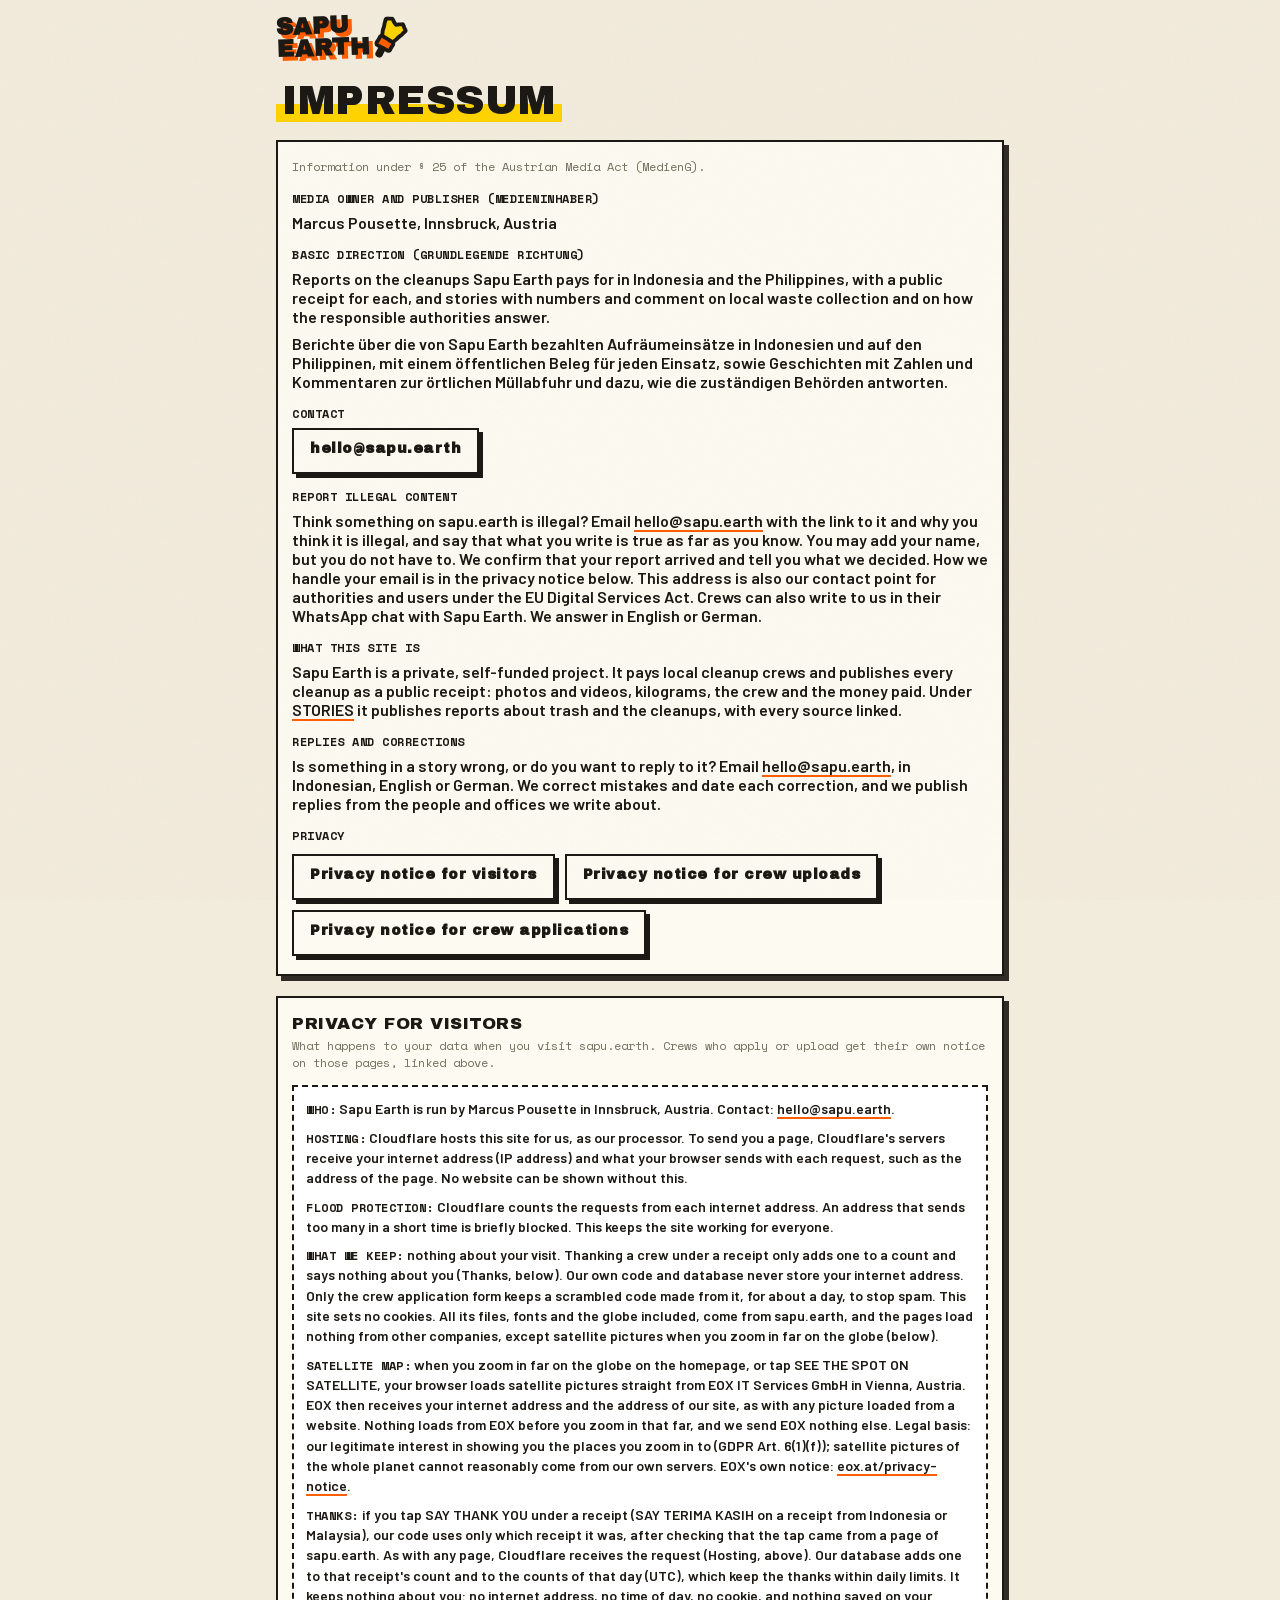
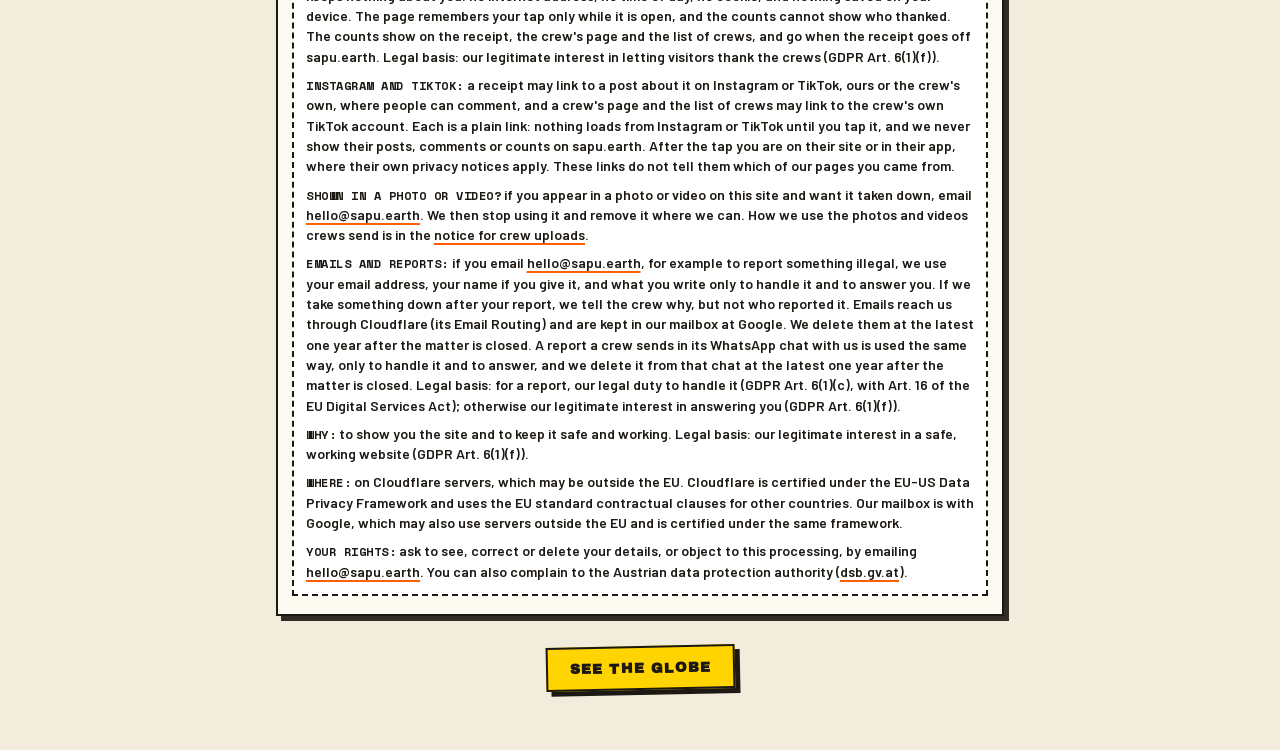
==== commit 88621aee: "sapu.earth as of 2026-11-19 16:47 UTC" ====
--- a/impressum/index.html
+++ b/impressum/index.html
@@ -79,7 +79,7 @@
         <li><b>What we keep:</b> nothing about your visit. Thanking a crew under a receipt only adds one to a count and says nothing about you (Thanks, below). Our own code and database never store your internet address. Only the crew application form keeps a scrambled code made from it, for about a day, to stop spam. This site sets no cookies. All its files, fonts and the globe included, come from sapu.earth, and the pages load nothing from other companies, except satellite pictures when you zoom in far on the globe (below).</li>
         <li><b>Satellite map:</b> when you zoom in far on the globe on the homepage, or tap SEE THE SPOT ON SATELLITE, your browser loads satellite pictures straight from EOX IT Services GmbH in Vienna, Austria. EOX then receives your internet address and the address of our site, as with any picture loaded from a website. Nothing loads from EOX before you zoom in that far, and we send EOX nothing else. Legal basis: our legitimate interest in showing you the places you zoom in to (GDPR Art. 6(1)(f)); satellite pictures of the whole planet cannot reasonably come from our own servers. EOX's own notice: <a href="https://eox.at/privacy-notice/" target="_blank" rel="noopener noreferrer">eox.at/privacy-notice</a>.</li>
         <li><b>Thanks:</b> if you tap SAY THANK YOU under a receipt (SAY TERIMA KASIH on a receipt from Indonesia or Malaysia), our code uses only which receipt it was, after checking that the tap came from a page of sapu.earth. As with any page, Cloudflare receives the request (Hosting, above). Our database adds one to that receipt's count and to the counts of that day (UTC), which keep the thanks within daily limits. It keeps nothing about you: no internet address, no time of day, no cookie, and nothing saved on your device. The page remembers your tap only while it is open, and the counts cannot show who thanked. The counts show on the receipt, the crew's page and the list of crews, and go when the receipt goes off sapu.earth. Legal basis: our legitimate interest in letting visitors thank the crews (GDPR Art. 6(1)(f)).</li>
-        <li><b>Instagram and TikTok:</b> a receipt may link to a post about it on Instagram or TikTok, ours or the crew's own, where people can comment. It is a plain link: nothing loads from Instagram or TikTok until you tap it, and we never show their posts, comments or counts on sapu.earth. After the tap you are on their site or in their app, where their own privacy notices apply. The link does not tell them which of our pages you came from.</li>
+        <li><b>Instagram and TikTok:</b> a receipt may link to a post about it on Instagram or TikTok, ours or the crew's own, where people can comment, and a crew's page and the list of crews may link to the crew's own TikTok account. Each is a plain link: nothing loads from Instagram or TikTok until you tap it, and we never show their posts, comments or counts on sapu.earth. After the tap you are on their site or in their app, where their own privacy notices apply. These links do not tell them which of our pages you came from.</li>
         <li><b>Shown in a photo or video?</b> if you appear in a photo or video on this site and want it taken down, email <a href="mailto:hello@sapu.earth">hello@sapu.earth</a>. We then stop using it and remove it where we can. How we use the photos and videos crews send is in the <a href="/upload/#privacy">notice for crew uploads</a>.</li>
         <li><b>Emails and reports:</b> if you email <a href="mailto:hello@sapu.earth">hello@sapu.earth</a>, for example to report something illegal, we use your email address, your name if you give it, and what you write only to handle it and to answer you. If we take something down after your report, we tell the crew why, but not who reported it. Emails reach us through Cloudflare (its Email Routing) and are kept in our mailbox at Google. We delete them at the latest one year after the matter is closed. A report a crew sends in its WhatsApp chat with us is used the same way, only to handle it and to answer, and we delete it from that chat at the latest one year after the matter is closed. Legal basis: for a report, our legal duty to handle it (GDPR Art. 6(1)(c), with Art. 16 of the EU Digital Services Act); otherwise our legitimate interest in answering you (GDPR Art. 6(1)(f)).</li>
         <li><b>Why:</b> to show you the site and to keep it safe and working. Legal basis: our legitimate interest in a safe, working website (GDPR Art. 6(1)(f)).</li>
--- a/site/styles.css
+++ b/site/styles.css
@@ -501,7 +501,8 @@
 }
 
 /* ===== mission pins + legend ===== */
-/* open = hazard yellow tag, funded = ink tag with a paper rim, cleaned = safety green dot on a white rim */
+/* open = hazard yellow tag, funded = ink tag with a paper rim, cleaned = safety green dot on a white rim with its
+   receipt hanging below it (.cslip) */
 /* site/app.js (TAG_H, PTR, tagW) assumes this box and its 6px pointer. Keep them in sync. */
 .mpin-tag {
   font-family: var(--font-mono); font-size: 11px; font-weight: 700; font-style: normal;
@@ -569,6 +570,66 @@
 @media (hover: hover) {
   .mpin .mpin-tag:hover { transform: translateX(-50%) rotate(0) scale(1.12); }
   .mpin-tag:hover + .mtip { display: block; }
+  .cslip:hover + .mtip { display: block; }
+}
+
+/* A cleaned spot (site/app.js, cleanPin): its receipt, a paper slip with a checked box and the kilograms, hangs below the
+   spot from its dot on a little ink pointer, where a mission's tag stands above its spot on its own, so at one place the
+   two never cover each other. Bigger words than a tag's: it is what got done. The same slip, smaller, is the legend's
+   CLEANED, a row's mark in the pick-one list and on /missions. site/app.js (SLIP_H, EDGE, slipW) assumes this box and
+   its edge. Keep them in sync. */
+.cslip {
+  position: relative; display: inline-block;
+  font-family: var(--font-mono); font-size: 12px; font-weight: 700; font-style: normal;
+  line-height: 1; letter-spacing: .5px; white-space: nowrap;
+  padding: 4px 6px 2px 4px; color: var(--ink); background: var(--paper);
+  border: 2px solid var(--ink); border-bottom: 0; box-shadow: 2px 2px 0 var(--ink);
+}
+.cslip .gl { display: inline-block; width: 1.1em; height: 1.1em; vertical-align: -.22em; margin-right: 4px; }
+/* the torn edge of a receipt: a row of teeth, each outlined in ink, as many whole ones as fit the slip's width */
+.cslip-edge {
+  position: absolute; left: -2px; right: -2px; top: 100%; height: 4px;
+  background: url("data:image/svg+xml,%3Csvg xmlns='http://www.w3.org/2000/svg' width='8' height='4' viewBox='0 0 8 4'%3E%3Cpath d='M0 .65L4 3.35L8 .65' fill='%23fdfaf1' stroke='%231c1813' stroke-width='1.3'/%3E%3C/svg%3E") 0 0 / 8px 4px;
+  background-repeat: round no-repeat;
+}
+/* On the globe it hangs from the spot: --hang is how far the spot's dot reaches below it on screen (site/app.js, satDraw),
+   and the pointer starts 1 px under that. It turns about the spot, so its swing keeps the pointer on the dot. */
+.mpin .cslip {
+  position: absolute; left: 0; top: calc(var(--hang, 7px) + 7px);
+  transform: translateX(-50%) rotate(-2deg); transform-origin: 50% calc(-7px - var(--hang, 7px));
+  pointer-events: auto; cursor: pointer;
+  transition: opacity .15s ease;
+}
+.mpin .cslip::after {
+  content: ""; position: absolute; left: 50%; bottom: calc(100% + 2px); margin-left: -5px;
+  border: 5px solid transparent; border-bottom: 6px solid var(--ink); border-top: 0;
+}
+/* the tap target, as a tag's: at least 44 by 44 px, centred on the slip, as wide as the slip */
+.mpin .cslip::before {
+  content: ""; position: absolute; left: 50%; top: 50%;
+  width: max(44px, calc(100% + 1px)); height: 44px; transform: translate(-50%, -50%);
+}
+.mpin.mpin-off .cslip { opacity: 0; pointer-events: none; }
+/* its preview hangs under it */
+.ctip { bottom: auto; top: calc(var(--hang, 7px) + 36px); }
+/* The first time a slip shows it swings on its pin and settles, as if just hung there; a mouse that comes onto it swings
+   it once more (site/app.js sets the class and takes it off at animationend). Not for a visitor who asked for less
+   motion (below). */
+.mpin .cslip.cslip-in { animation: cslip-in 1.3s ease-in-out; }
+.mpin .cslip.cslip-swing { animation: cslip-swing .8s ease-in-out; }
+@keyframes cslip-in {
+  0% { transform: translateX(-50%) rotate(-28deg); }
+  28% { transform: translateX(-50%) rotate(13deg); }
+  52% { transform: translateX(-50%) rotate(-9deg); }
+  72% { transform: translateX(-50%) rotate(3deg); }
+  88% { transform: translateX(-50%) rotate(-4deg); }
+  100% { transform: translateX(-50%) rotate(-2deg); }
+}
+@keyframes cslip-swing {
+  0%, 100% { transform: translateX(-50%) rotate(-2deg); }
+  30% { transform: translateX(-50%) rotate(7deg); }
+  60% { transform: translateX(-50%) rotate(-6deg); }
+  85% { transform: translateX(-50%) rotate(1deg); }
 }
 
 .legend {
@@ -582,10 +643,10 @@
 .legend span[hidden] { display: none; }
 .legend .mpin-tag { font-size: 9px; padding: 2px 4px 1px; box-shadow: 1px 1px 0 var(--ink); }
 .legend .mpin-funded { border-color: var(--ink); }
-.lg-dot {
-  width: 12px; height: 12px; border-radius: 50%; margin: 0 4px;
-  background: var(--clean); box-shadow: 0 0 0 2px #fff, 0 0 0 3.5px var(--ink), 1.5px 1.5px 0 3.5px var(--ink);
-}
+/* CLEANED: the slip, small, its torn edge inside the legend's line */
+.legend .cslip { font-size: 9px; padding: 2px 4px 1px 2px; box-shadow: 1px 1px 0 var(--ink); margin-bottom: 3px; }
+.legend .cslip .gl { margin-right: 3px; }
+.legend .cslip-edge { height: 3px; background-size: 6px 3px; }
 
 /* ===== post lightbox ===== */
 body.post-open { overflow: hidden; }
@@ -625,7 +686,11 @@
 .post-clips { display: flex; flex-wrap: wrap; gap: 8px; padding: 10px 14px 0; }
 .post-clips a { font-size: 11px; font-weight: 700; color: var(--hivis); }
 .post-actions { display: flex; flex-wrap: wrap; justify-content: center; gap: 10px; padding: 8px 14px 2px; }
-.post-media .pm-video video { width: 100%; max-height: 520px; display: block; background: #000; }
+/* A post's player has a fixed height, never the clip's own shape: a receipt's videos load their size only when they come
+   near the view (lazyVideos in site/app.js), and WebKit (every iPhone browser) has no scroll anchoring, so a player that
+   grew above the reader pushed the receipt down the screen by up to 343 px. A phone's upright clip fills it on a screen
+   330 px wide or more; a wide clip gets black bars above and below (the video's own object-fit: contain). */
+.post-media .pm-video video { width: 100%; height: 520px; display: block; background: #000; }
 /* a video's tag is a caption above the player, so it never covers the player's controls (site/app.js videoBox) */
 .post-media .pm-video .tag { position: static; display: inline-block; margin: 8px 10px 6px; }
 .post-notes { font-size: 12px; line-height: 1.45; padding: 8px 14px 0; overflow-wrap: anywhere; white-space: pre-wrap; }
@@ -688,8 +753,9 @@
 .mch button:hover b, .mch button:focus-visible b { text-decoration: underline; text-decoration-color: var(--hivis); text-decoration-thickness: 2px; }
 .mch .mpin-tag { flex: none; min-width: 36px; text-align: center; }
 .mch .mpin-funded { border-color: var(--ink); }
-/* the same list for receipt dots that sit too close together for a finger */
-.mch .rdot { flex: none; width: 14px; height: 14px; margin: 0 11px; border-radius: 50%; background: var(--clean); box-shadow: 0 0 0 2px #fff, 0 0 0 3.5px var(--ink), 1.5px 1.5px 0 3.5px var(--ink); }
+/* the same list for receipts: dots that sit too close together for a finger, or a slip that stands for several; each row
+   with its receipt's slip */
+.mch .cslip { flex: none; min-width: 36px; margin-bottom: 4px; }
 .mch-more { padding: 0 16px 14px; font-size: 10px; font-weight: 700; letter-spacing: 1px; color: var(--dim); }
 .post-task { font-size: 12px; line-height: 1.45; padding: 8px 14px 0; overflow-wrap: anywhere; white-space: pre-wrap; }
 .post-task span { display: block; font-size: 10px; font-weight: 700; letter-spacing: 2px; color: var(--dim); }
@@ -809,6 +875,7 @@
 @media (prefers-reduced-motion: reduce) {
   .ticker-track { animation: none; }
   html { scroll-behavior: auto; }
-  .mpin .mpin-tag, .wheel-hint, .sat-tile, .sat-btn, .crew-link, .tag-demo, .pitch, .tap-hint, .legend, .stats, .scroll-cue { transition: none; }
+  .mpin .mpin-tag, .mpin .cslip, .wheel-hint, .sat-tile, .sat-btn, .crew-link, .tag-demo, .pitch, .tap-hint, .legend, .stats, .scroll-cue { transition: none; }
   .mpin .mpin-tag.mpin-sweep { animation: none; }
-}
+  .mpin .cslip.cslip-in, .mpin .cslip.cslip-swing { animation: none; }
+}
--- a/site/forms.css
+++ b/site/forms.css
@@ -106,6 +106,18 @@
 .thumb.done::after { content: "✓"; position: absolute; bottom: 10px; right: 6px; font: 700 16px var(--font-mono); color: #fff; text-shadow: 0 0 3px #000; }
 .thumb.failed { border-color: var(--hivis); }
 .thumb.busy::before { content: "…"; position: absolute; inset: 0; display: grid; place-items: center; font: 700 22px var(--font-mono); }
+/* The upload page's two cleanup video fields take up to 30 clips each (upload.js LIST_KINDS): one line per clip, its
+   number, length and size, with ✕ and its upload bar but no picture, so a 320 px phone lists them all and keeps no
+   player open. ▶ on a line plays that clip under it (.vpeek), one clip at a time. */
+.thumbs.vlist { grid-template-columns: 1fr; gap: 6px; }
+.thumb.vrow { aspect-ratio: auto; }
+.thumb.vrow .vlabel {
+  position: static; display: block; width: 100%; min-height: 44px; padding: 7px 60px 15px 10px; text-align: left;
+  background: none; color: var(--ink); border: 0; font: 700 12.5px var(--font-mono); cursor: pointer;
+}
+.thumb.vrow .vlabel:focus-visible { outline: 3px solid var(--hivis); outline-offset: -3px; }
+.thumb.vrow.done::after { bottom: auto; top: 7px; right: 42px; color: #1a7a3a; text-shadow: none; }
+.vpeek video { width: 100%; max-height: 420px; display: block; background: #000; border: 2px solid var(--ink); }
 
 .msg { font-family: var(--font-mono); font-size: 12.5px; font-weight: 700; margin-top: 8px; line-height: 1.4; }
 .msg:empty { display: none; }
@@ -211,15 +223,15 @@
    44 px tall. A card the address points at (#m-12, from a post's ALL MISSIONS) is outlined. */
 .mx-title { display: flex; align-items: center; gap: 10px; font-size: 19px; line-height: 1.15; margin: 4px 0 12px; }
 .mx-title small { font-family: var(--font-mono); font-size: 13px; color: var(--dim); }
-.mx-title .mpin-tag, .mx-title .lg-dot { flex: none; }
+.mx-title .mpin-tag, .mx-title .cslip { flex: none; }
 .mx-head { display: flex; flex-direction: column; align-items: flex-start; gap: 8px; min-height: 44px; color: var(--ink); text-decoration: none; }
 .mx-head .mpin-tag { font-size: 12px; padding: 4px 6px 3px; }
 .mx-head .cx-name b { text-decoration: underline; text-decoration-color: var(--hivis); text-decoration-thickness: 2px; text-underline-offset: 4px; }
 .mx-head .cx-name small.mx-money { color: var(--ink); }
 .mx-title .mpin-funded, .mx-head .mpin-funded { border-color: var(--ink); }
-.mx-done { background: var(--paper); }
-/* the green dot in a cleaned card's tag: its rings reach up to 5 px past it, so it stands clear of "#" and the border */
-.mx-done .lg-dot { display: inline-block; width: 8px; height: 8px; margin: 0 9px 0 4px; vertical-align: 1px; }
+/* the cleaned slip (site/styles.css, .cslip): its torn edge reaches 4 px below it, so in a title it keeps that room, and
+   on a card it hangs into the 8 px gap under it */
+.mx-title .cslip { margin-bottom: 4px; }
 .mx-by { display: flex; gap: 8px; align-items: center; min-height: 44px; }
 .mx-by b { flex: none; }
 .mx-more { margin: -6px 0 22px; font-family: var(--font-mono); font-size: 12px; font-weight: 700; text-transform: uppercase; }
@@ -463,6 +475,17 @@
    the stored link, which has no spaces, so it may break anywhere on a narrow phone. */
 #f-post .hint { margin: 0 0 6px; }
 #f-post .echo { overflow-wrap: anywhere; }
+/* upload page: YOUR TIKTOK, the crew's own TikTok account (docs/upload-flow.md, Crew TikTok accounts), laid out like the
+   post link field: the hint between the label and the input, and the line under it carries the link, which has no
+   spaces. On /crews a card's TIKTOK row keeps the account's own lower case letters, and on /p/<slug> the link in the
+   line under the name may break anywhere on a narrow phone. */
+.cp-tiktok .cl-line { margin-top: 10px; }
+.cp-tiktok .field .hint { margin: 0 0 6px; }
+.cp-tiktok .echo { overflow-wrap: anywhere; }
+.cp-tiktok .field + .hint { margin-top: 10px; }
+#ttMsg { margin-top: 10px; }
+.cx-tt a > span { text-transform: none; overflow-wrap: anywhere; }
+.sub .p-tiktok { overflow-wrap: anywhere; }
 /* Thanks (docs/upload-flow.md, Thanks): on /p/<slug> the line under the numbers, closer to them than the next panel; on
    the crew page the total above YOUR CLEANUPS in the green of a published cleanup, and the line under the list on what
    the button is. */
